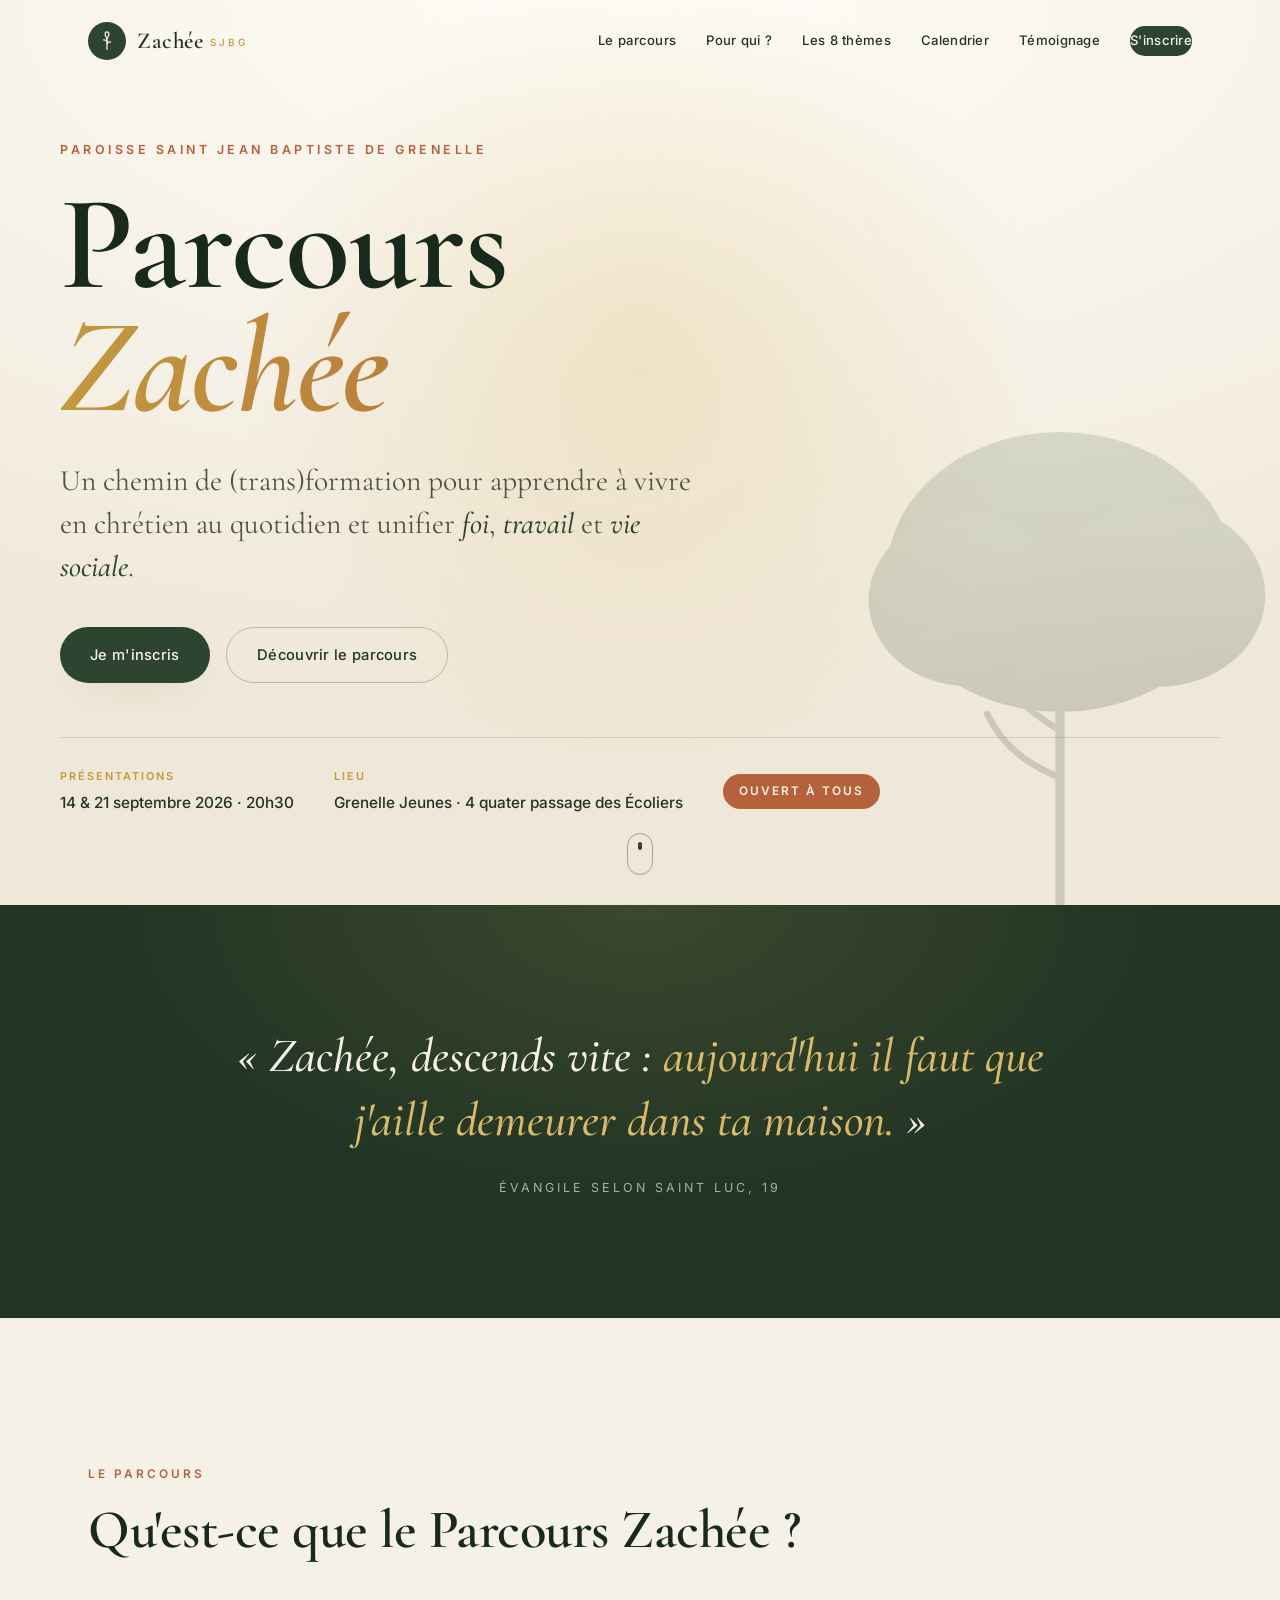
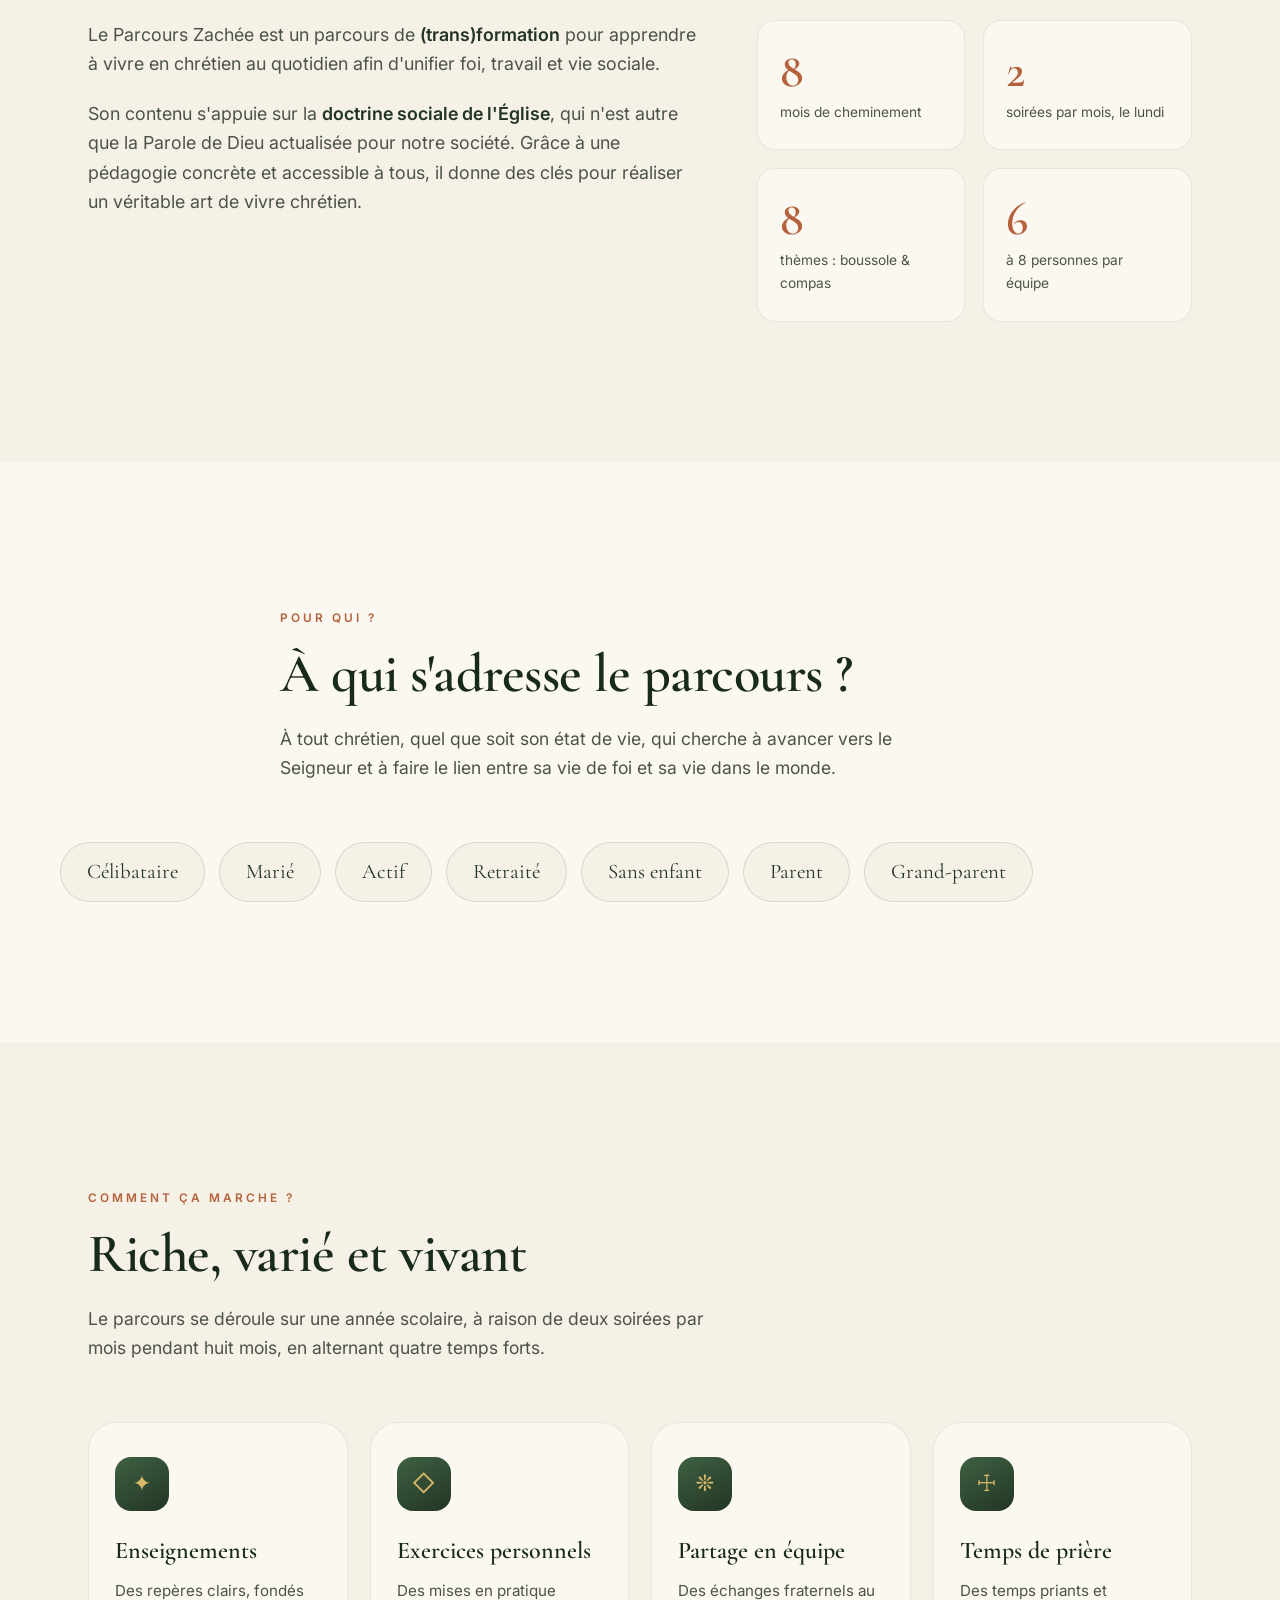
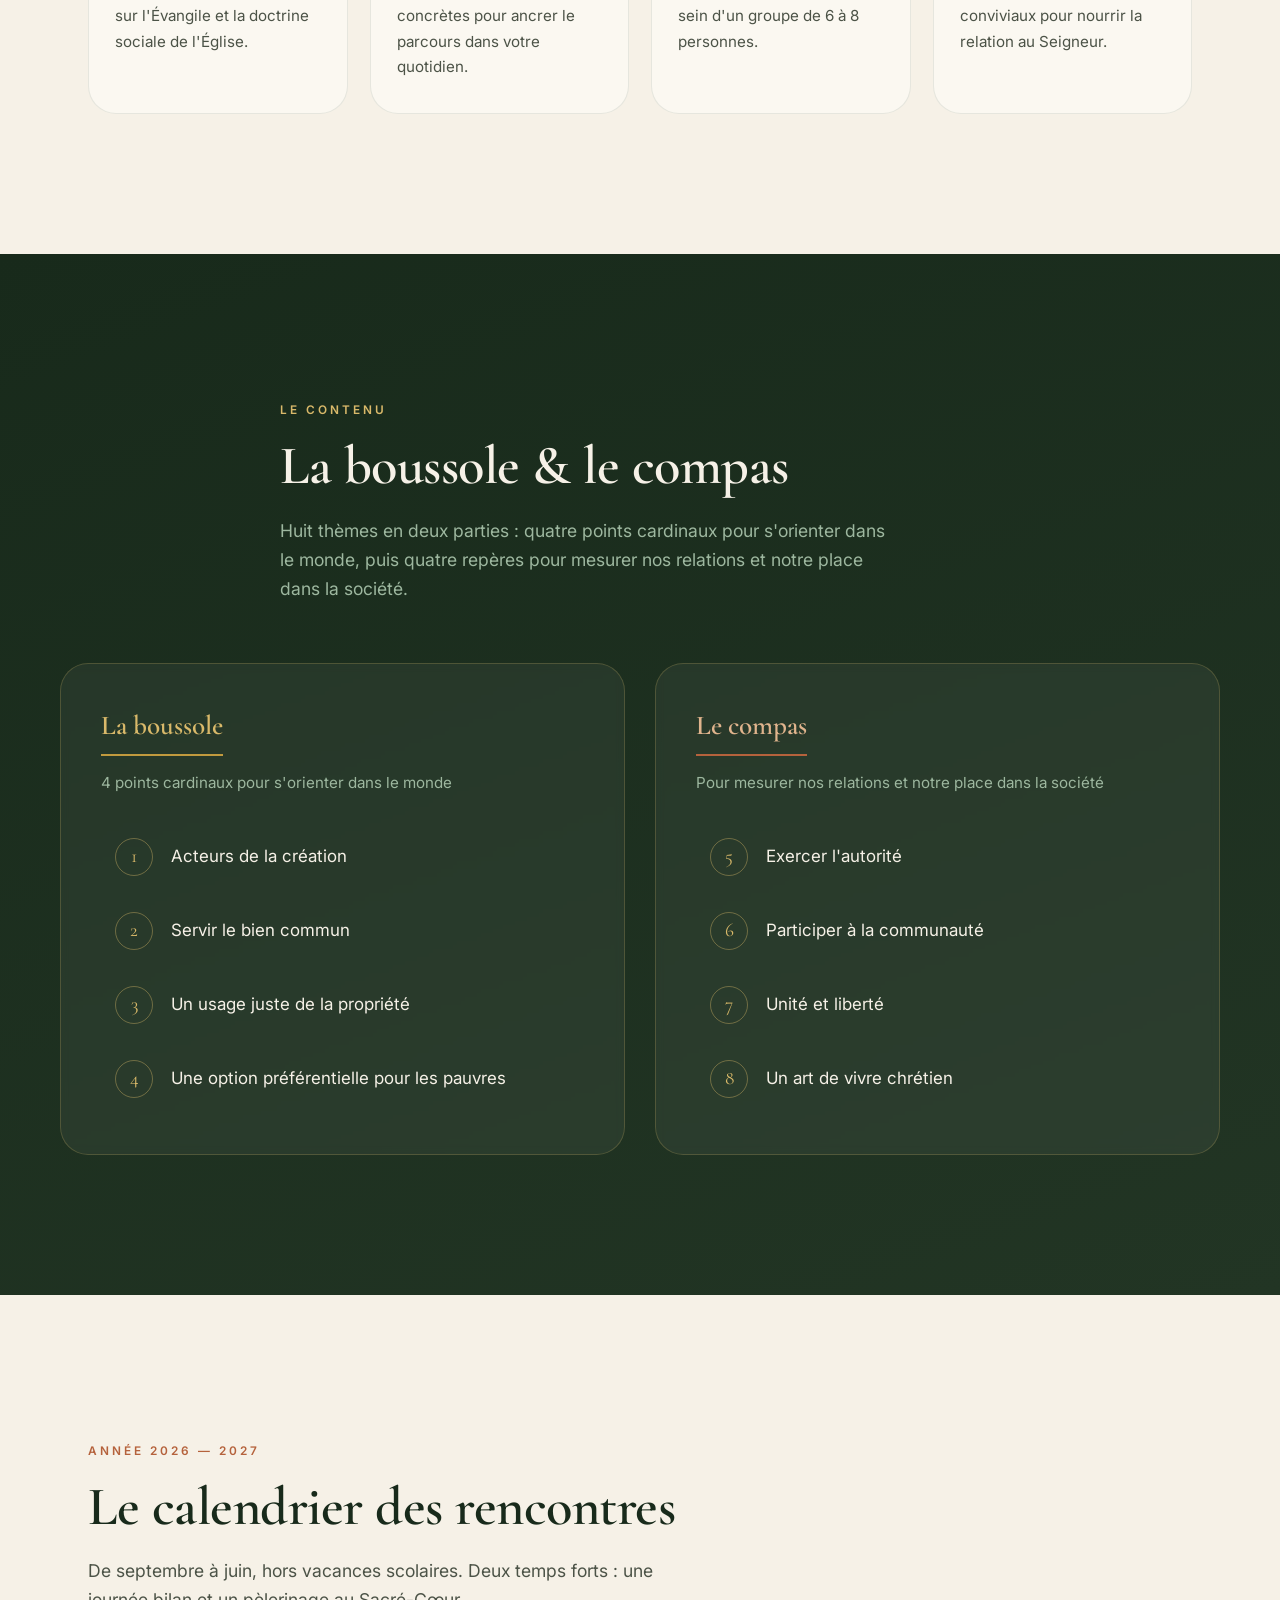
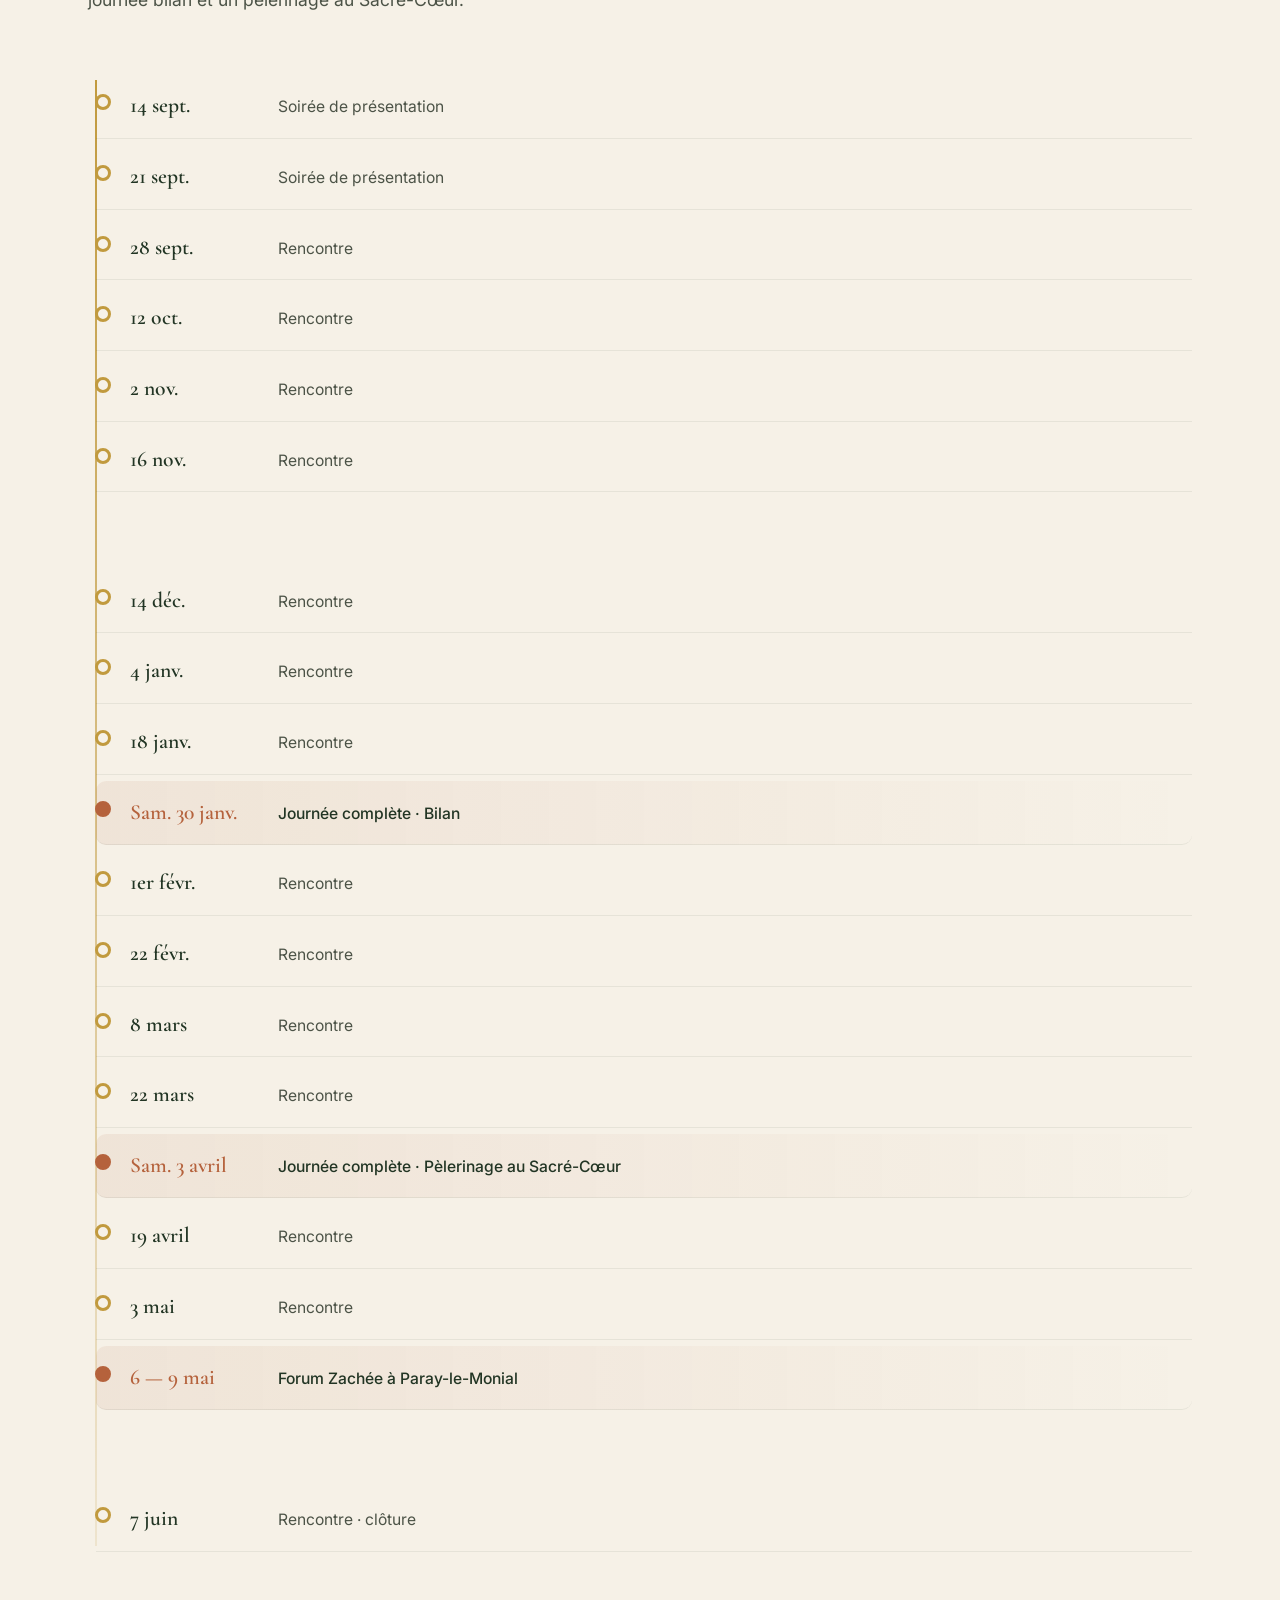
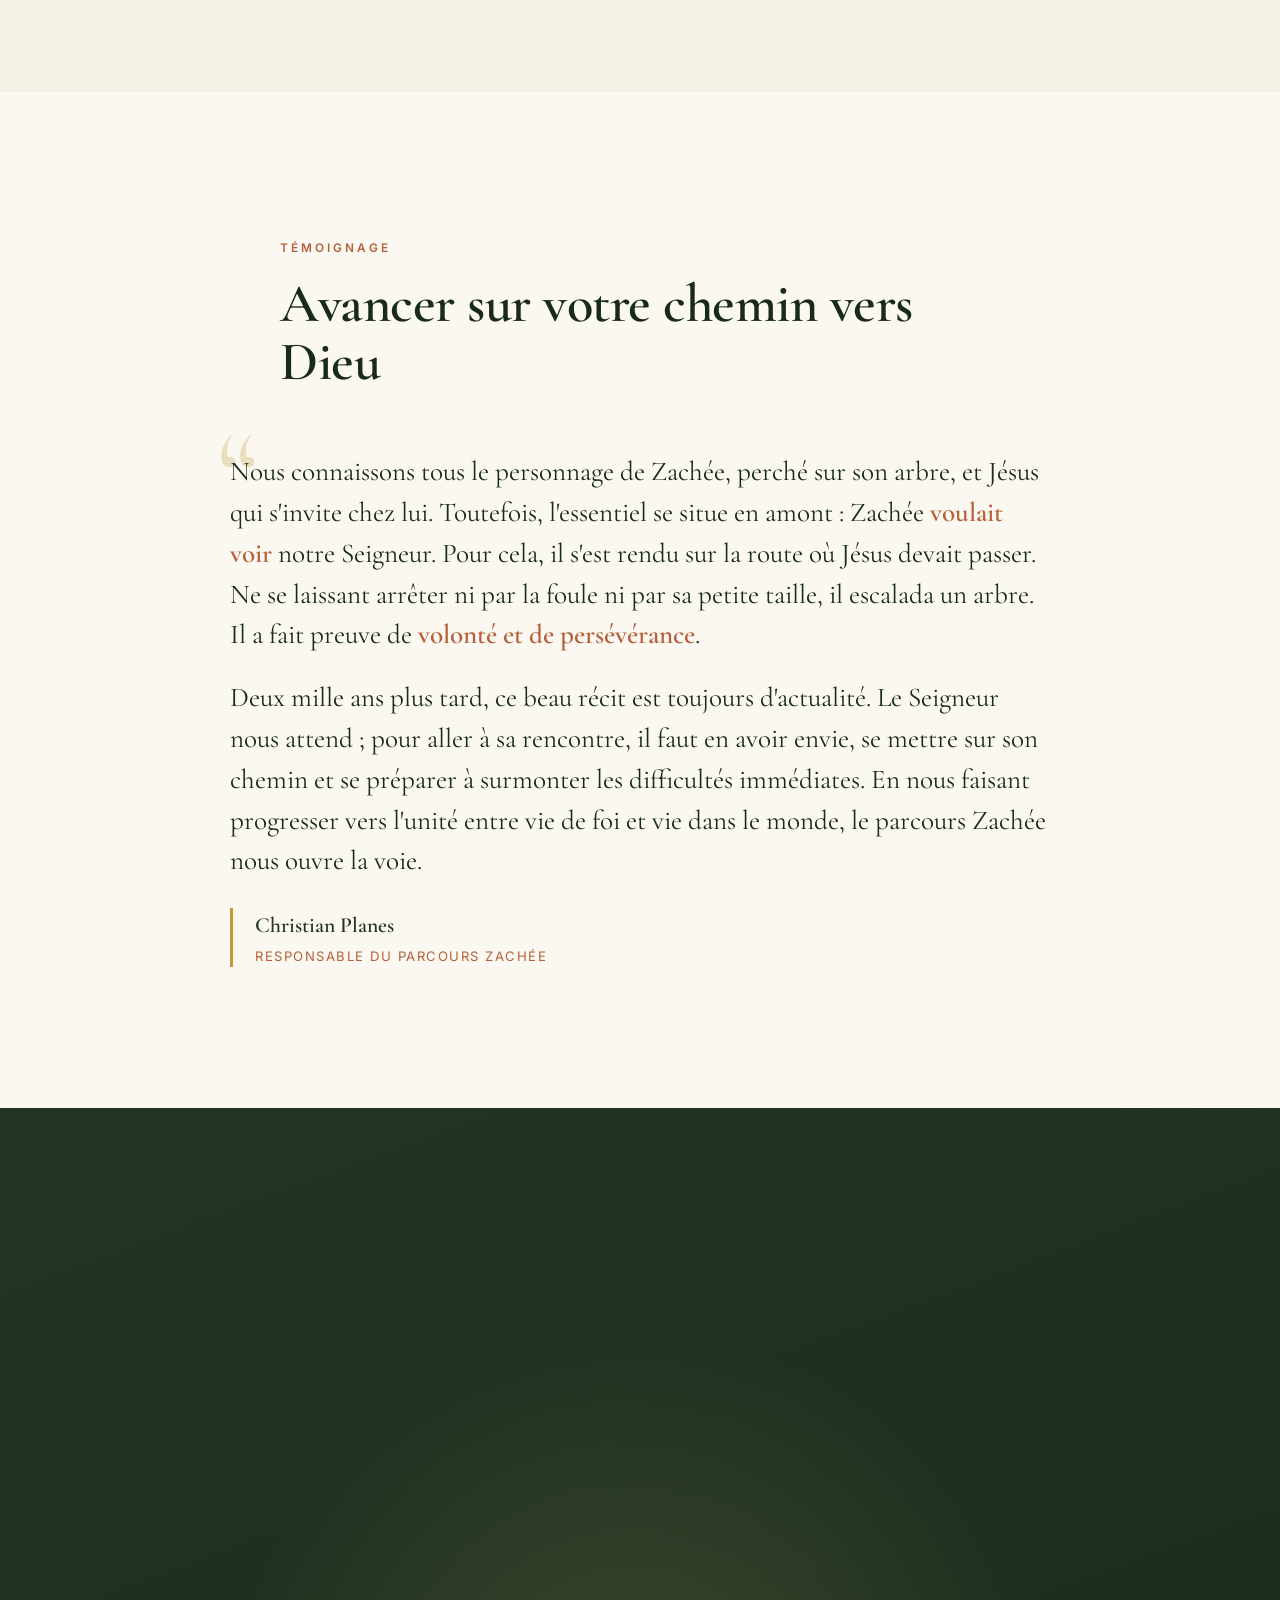
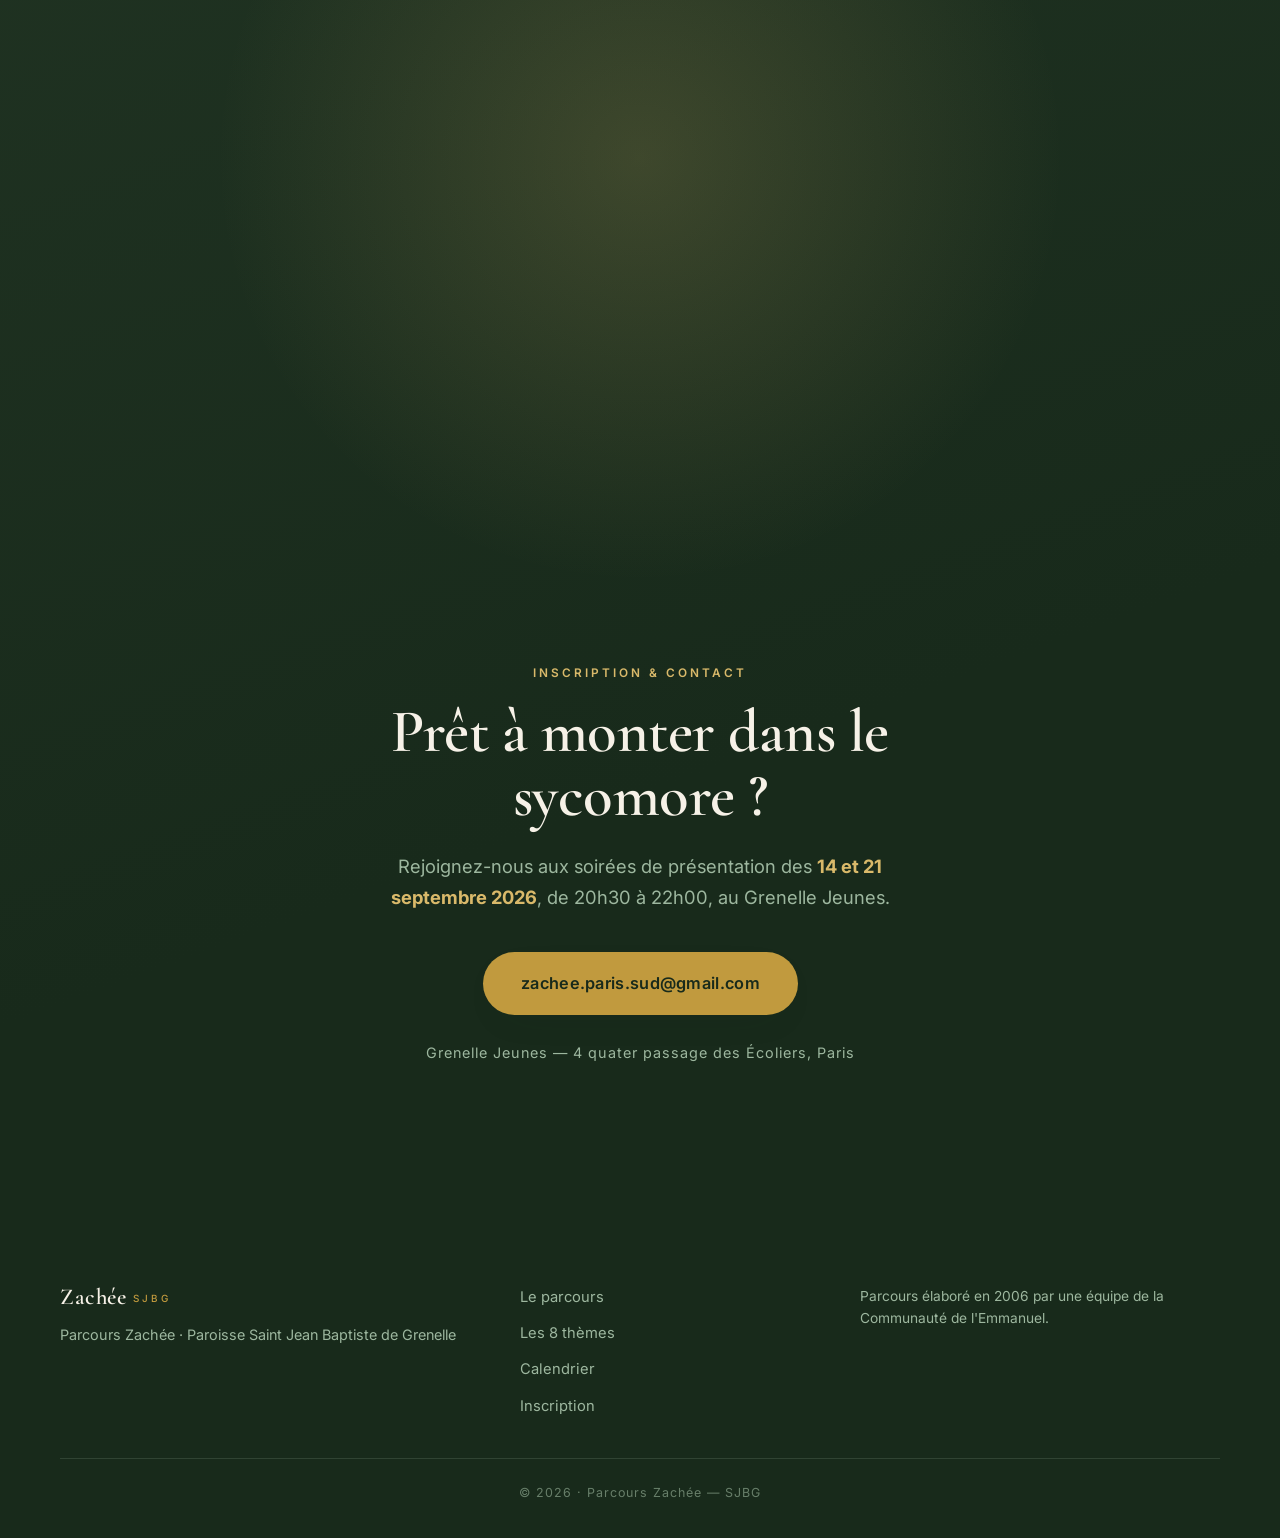
==== index.html @ 1080e877 "Site statique du Parcours Zachée — SJBG Site moderne et élégant (style 2026) présentant le Parcours " ====
<!DOCTYPE html>
<html lang="fr">
<head>
  <meta charset="UTF-8" />
  <meta name="viewport" content="width=device-width, initial-scale=1.0" />
  <title>Parcours Zachée — Saint Jean Baptiste de Grenelle</title>
  <meta name="description" content="Le Parcours Zachée : un chemin de (trans)formation pour unifier foi, travail et vie sociale. Paroisse Saint Jean Baptiste de Grenelle. Présentation les 14 et 21 septembre 2026." />
  <meta name="theme-color" content="#233524" />

  <meta property="og:title" content="Parcours Zachée — Saint Jean Baptiste de Grenelle" />
  <meta property="og:description" content="Apprendre à vivre en chrétien au quotidien pour unifier foi, travail et vie sociale." />
  <meta property="og:type" content="website" />

  <link rel="preconnect" href="https://fonts.googleapis.com" />
  <link rel="preconnect" href="https://fonts.gstatic.com" crossorigin />
  <link href="https://fonts.googleapis.com/css2?family=Cormorant+Garamond:ital,wght@0,400;0,500;0,600;0,700;1,400;1,500&family=Inter:wght@300;400;500;600&display=swap" rel="stylesheet" />

  <link rel="icon" href="assets/favicon.svg" type="image/svg+xml" />
  <link rel="stylesheet" href="css/styles.css" />
</head>
<body>
  <!-- Progress bar -->
  <div class="scroll-progress" id="scrollProgress" aria-hidden="true"></div>

  <!-- Navigation -->
  <header class="nav" id="nav">
    <div class="nav__inner">
      <a href="#accueil" class="nav__brand" aria-label="Parcours Zachée — accueil">
        <span class="nav__mark" aria-hidden="true">
          <svg viewBox="0 0 24 24" width="22" height="22" fill="none" stroke="currentColor" stroke-width="1.4" stroke-linecap="round" stroke-linejoin="round">
            <path d="M12 21V11" />
            <path d="M12 11c0-3 2-4 2-6.5C14 3 13 2 12 2S10 3 10 4.5C10 7 12 8 12 11Z" />
            <path d="M12 13c-.5-1.6-2-2.4-3.6-2.2M12 15c.6-1.6 2.2-2.3 3.8-1.9" />
          </svg>
        </span>
        <span class="nav__name">Zachée<em>SJBG</em></span>
      </a>

      <nav class="nav__links" id="navLinks" aria-label="Navigation principale">
        <a href="#presentation">Le parcours</a>
        <a href="#public">Pour qui&nbsp;?</a>
        <a href="#themes">Les 8 thèmes</a>
        <a href="#calendrier">Calendrier</a>
        <a href="#temoignage">Témoignage</a>
        <a href="#contact" class="nav__cta">S'inscrire</a>
      </nav>

      <button class="nav__burger" id="navBurger" aria-label="Ouvrir le menu" aria-expanded="false">
        <span></span><span></span><span></span>
      </button>
    </div>
  </header>

  <main>
    <!-- HERO -->
    <section class="hero" id="accueil">
      <div class="hero__bg" aria-hidden="true">
        <div class="hero__glow"></div>
        <svg class="hero__tree" viewBox="0 0 600 700" preserveAspectRatio="xMidYMax meet" aria-hidden="true">
          <defs>
            <linearGradient id="leafGrad" x1="0" y1="0" x2="0" y2="1">
              <stop offset="0" stop-color="#3f6142" />
              <stop offset="1" stop-color="#1f3322" />
            </linearGradient>
          </defs>
          <path class="tree-trunk" d="M300 700 L300 360" />
          <path class="tree-branch" d="M300 470 C250 440 220 400 205 360" />
          <path class="tree-branch" d="M300 440 C350 415 385 380 402 345" />
          <path class="tree-branch" d="M300 520 C260 505 235 480 222 452" />
          <ellipse class="tree-canopy" cx="300" cy="300" rx="185" ry="150" fill="url(#leafGrad)" />
          <ellipse class="tree-canopy tree-canopy--2" cx="200" cy="330" rx="105" ry="92" fill="url(#leafGrad)" />
          <ellipse class="tree-canopy tree-canopy--3" cx="405" cy="325" rx="115" ry="98" fill="url(#leafGrad)" />
        </svg>
      </div>

      <div class="hero__content">
        <p class="hero__eyebrow reveal">Paroisse Saint Jean Baptiste de Grenelle</p>
        <h1 class="hero__title">
          <span class="reveal" style="--d:.05s">Parcours</span>
          <span class="hero__title-em reveal" style="--d:.15s">Zachée</span>
        </h1>
        <p class="hero__lead reveal" style="--d:.28s">
          Un chemin de (trans)formation pour apprendre à vivre en chrétien au quotidien
          et unifier <em>foi</em>, <em>travail</em> et <em>vie sociale</em>.
        </p>
        <div class="hero__actions reveal" style="--d:.4s">
          <a href="#contact" class="btn btn--primary">Je m'inscris</a>
          <a href="#presentation" class="btn btn--ghost">Découvrir le parcours</a>
        </div>
        <div class="hero__meta reveal" style="--d:.52s">
          <div class="hero__meta-item">
            <span class="hero__meta-k">Présentations</span>
            <span class="hero__meta-v">14 &amp; 21 septembre 2026 · 20h30</span>
          </div>
          <div class="hero__meta-item">
            <span class="hero__meta-k">Lieu</span>
            <span class="hero__meta-v">Grenelle Jeunes · 4 quater passage des Écoliers</span>
          </div>
          <div class="hero__meta-item hero__meta-item--tag">
            <span class="hero__tag">Ouvert à tous</span>
          </div>
        </div>
      </div>

      <a href="#presentation" class="hero__scroll" aria-label="Défiler">
        <span></span>
      </a>
    </section>

    <!-- VERSET -->
    <section class="verse" aria-label="Évangile">
      <div class="verse__inner">
        <p class="verse__text reveal">
          «&nbsp;Zachée, descends vite&nbsp;: <span>aujourd'hui il faut que j'aille demeurer dans ta maison.</span>&nbsp;»
        </p>
        <p class="verse__ref reveal" style="--d:.15s">Évangile selon saint Luc, 19</p>
      </div>
    </section>

    <!-- PRESENTATION -->
    <section class="section" id="presentation">
      <div class="section__head">
        <span class="kicker reveal">Le parcours</span>
        <h2 class="reveal" style="--d:.08s">Qu'est-ce que le Parcours Zachée&nbsp;?</h2>
      </div>
      <div class="prose-grid">
        <div class="prose reveal">
          <p>
            Le Parcours Zachée est un parcours de <strong>(trans)formation</strong> pour apprendre
            à vivre en chrétien au quotidien afin d'unifier foi, travail et vie sociale.
          </p>
          <p>
            Son contenu s'appuie sur la <strong>doctrine sociale de l'Église</strong>, qui n'est
            autre que la Parole de Dieu actualisée pour notre société. Grâce à une pédagogie
            concrète et accessible à tous, il donne des clés pour réaliser un véritable
            art de vivre chrétien.
          </p>
        </div>
        <aside class="facts reveal" style="--d:.12s">
          <div class="fact">
            <span class="fact__num" data-count="8">8</span>
            <span class="fact__label">mois de cheminement</span>
          </div>
          <div class="fact">
            <span class="fact__num" data-count="2">2</span>
            <span class="fact__label">soirées par mois, le lundi</span>
          </div>
          <div class="fact">
            <span class="fact__num" data-count="8">8</span>
            <span class="fact__label">thèmes : boussole &amp; compas</span>
          </div>
          <div class="fact">
            <span class="fact__num" data-count="6">6</span>
            <span class="fact__label">à 8 personnes par équipe</span>
          </div>
        </aside>
      </div>
    </section>

    <!-- PUBLIC -->
    <section class="section section--tint" id="public">
      <div class="section__head">
        <span class="kicker reveal">Pour qui&nbsp;?</span>
        <h2 class="reveal" style="--d:.08s">À qui s'adresse le parcours&nbsp;?</h2>
        <p class="section__intro reveal" style="--d:.14s">
          À tout chrétien, quel que soit son état de vie, qui cherche à avancer vers le Seigneur
          et à faire le lien entre sa vie de foi et sa vie dans le monde.
        </p>
      </div>
      <ul class="chips">
        <li class="chip reveal">Célibataire</li>
        <li class="chip reveal" style="--d:.04s">Marié</li>
        <li class="chip reveal" style="--d:.08s">Actif</li>
        <li class="chip reveal" style="--d:.12s">Retraité</li>
        <li class="chip reveal" style="--d:.16s">Sans enfant</li>
        <li class="chip reveal" style="--d:.2s">Parent</li>
        <li class="chip reveal" style="--d:.24s">Grand-parent</li>
      </ul>
    </section>

    <!-- FONCTIONNEMENT -->
    <section class="section" id="fonctionnement">
      <div class="section__head">
        <span class="kicker reveal">Comment ça marche&nbsp;?</span>
        <h2 class="reveal" style="--d:.08s">Riche, varié et vivant</h2>
        <p class="section__intro reveal" style="--d:.14s">
          Le parcours se déroule sur une année scolaire, à raison de deux soirées par mois
          pendant huit mois, en alternant quatre temps forts.
        </p>
      </div>
      <div class="pillars">
        <article class="pillar reveal">
          <span class="pillar__ic">✦</span>
          <h3>Enseignements</h3>
          <p>Des repères clairs, fondés sur l'Évangile et la doctrine sociale de l'Église.</p>
        </article>
        <article class="pillar reveal" style="--d:.08s">
          <span class="pillar__ic">◇</span>
          <h3>Exercices personnels</h3>
          <p>Des mises en pratique concrètes pour ancrer le parcours dans votre quotidien.</p>
        </article>
        <article class="pillar reveal" style="--d:.16s">
          <span class="pillar__ic">❊</span>
          <h3>Partage en équipe</h3>
          <p>Des échanges fraternels au sein d'un groupe de 6 à 8 personnes.</p>
        </article>
        <article class="pillar reveal" style="--d:.24s">
          <span class="pillar__ic">☩</span>
          <h3>Temps de prière</h3>
          <p>Des temps priants et conviviaux pour nourrir la relation au Seigneur.</p>
        </article>
      </div>
    </section>

    <!-- THEMES : boussole & compas -->
    <section class="section section--dark" id="themes">
      <div class="section__head">
        <span class="kicker kicker--light reveal">Le contenu</span>
        <h2 class="reveal" style="--d:.08s">La boussole &amp; le compas</h2>
        <p class="section__intro section__intro--light reveal" style="--d:.14s">
          Huit thèmes en deux parties&nbsp;: quatre points cardinaux pour s'orienter dans le monde,
          puis quatre repères pour mesurer nos relations et notre place dans la société.
        </p>
      </div>

      <div class="instruments">
        <div class="instrument reveal">
          <div class="instrument__head">
            <span class="instrument__badge">La boussole</span>
            <p class="instrument__sub">4 points cardinaux pour s'orienter dans le monde</p>
          </div>
          <ol class="theme-list">
            <li class="theme"><span class="theme__no">1</span><span class="theme__t">Acteurs de la création</span></li>
            <li class="theme"><span class="theme__no">2</span><span class="theme__t">Servir le bien commun</span></li>
            <li class="theme"><span class="theme__no">3</span><span class="theme__t">Un usage juste de la propriété</span></li>
            <li class="theme"><span class="theme__no">4</span><span class="theme__t">Une option préférentielle pour les pauvres</span></li>
          </ol>
        </div>

        <div class="instrument reveal" style="--d:.12s">
          <div class="instrument__head">
            <span class="instrument__badge instrument__badge--alt">Le compas</span>
            <p class="instrument__sub">Pour mesurer nos relations et notre place dans la société</p>
          </div>
          <ol class="theme-list" start="5">
            <li class="theme"><span class="theme__no">5</span><span class="theme__t">Exercer l'autorité</span></li>
            <li class="theme"><span class="theme__no">6</span><span class="theme__t">Participer à la communauté</span></li>
            <li class="theme"><span class="theme__no">7</span><span class="theme__t">Unité et liberté</span></li>
            <li class="theme"><span class="theme__no">8</span><span class="theme__t">Un art de vivre chrétien</span></li>
          </ol>
        </div>
      </div>
    </section>

    <!-- CALENDRIER -->
    <section class="section" id="calendrier">
      <div class="section__head">
        <span class="kicker reveal">Année 2026 — 2027</span>
        <h2 class="reveal" style="--d:.08s">Le calendrier des rencontres</h2>
        <p class="section__intro reveal" style="--d:.14s">
          De septembre à juin, hors vacances scolaires. Deux temps forts&nbsp;: une journée bilan
          et un pèlerinage au Sacré-Cœur.
        </p>
      </div>

      <div class="timeline" id="timeline">
        <div class="timeline__line" aria-hidden="true"></div>
        <ol class="timeline__list">
          <li class="tl reveal"><span class="tl__dot"></span><time>14 sept.</time><p>Soirée de présentation</p></li>
          <li class="tl reveal"><span class="tl__dot"></span><time>21 sept.</time><p>Soirée de présentation</p></li>
          <li class="tl reveal"><span class="tl__dot"></span><time>28 sept.</time><p>Rencontre</p></li>
          <li class="tl reveal"><span class="tl__dot"></span><time>12 oct.</time><p>Rencontre</p></li>
          <li class="tl reveal"><span class="tl__dot"></span><time>2 nov.</time><p>Rencontre</p></li>
          <li class="tl reveal"><span class="tl__dot"></span><time>16 nov.</time><p>Rencontre</p></li>
          <li class="tl reveal"><span class="tl__dot"></span><time>30 nov.</time><p>Rencontre</p></li>
          <li class="tl reveal"><span class="tl__dot"></span><time>14 déc.</time><p>Rencontre</p></li>
          <li class="tl reveal"><span class="tl__dot"></span><time>4 janv.</time><p>Rencontre</p></li>
          <li class="tl reveal"><span class="tl__dot"></span><time>18 janv.</time><p>Rencontre</p></li>
          <li class="tl tl--highlight reveal"><span class="tl__dot"></span><time>Sam. 30 janv.</time><p>Journée complète · Bilan</p></li>
          <li class="tl reveal"><span class="tl__dot"></span><time>1er févr.</time><p>Rencontre</p></li>
          <li class="tl reveal"><span class="tl__dot"></span><time>22 févr.</time><p>Rencontre</p></li>
          <li class="tl reveal"><span class="tl__dot"></span><time>8 mars</time><p>Rencontre</p></li>
          <li class="tl reveal"><span class="tl__dot"></span><time>22 mars</time><p>Rencontre</p></li>
          <li class="tl tl--highlight reveal"><span class="tl__dot"></span><time>Sam. 3 avril</time><p>Journée complète · Pèlerinage au Sacré-Cœur</p></li>
          <li class="tl reveal"><span class="tl__dot"></span><time>19 avril</time><p>Rencontre</p></li>
          <li class="tl reveal"><span class="tl__dot"></span><time>3 mai</time><p>Rencontre</p></li>
          <li class="tl tl--highlight reveal"><span class="tl__dot"></span><time>6 — 9 mai</time><p>Forum Zachée à Paray-le-Monial</p></li>
          <li class="tl reveal"><span class="tl__dot"></span><time>24 mai</time><p>Rencontre</p></li>
          <li class="tl reveal"><span class="tl__dot"></span><time>7 juin</time><p>Rencontre · clôture</p></li>
        </ol>
      </div>
    </section>

    <!-- TEMOIGNAGE -->
    <section class="section section--tint" id="temoignage">
      <div class="section__head">
        <span class="kicker reveal">Témoignage</span>
        <h2 class="reveal" style="--d:.08s">Avancer sur votre chemin vers Dieu</h2>
      </div>
      <figure class="testimony reveal">
        <blockquote class="testimony__body">
          <p>
            Nous connaissons tous le personnage de Zachée, perché sur son arbre, et Jésus
            qui s'invite chez lui. Toutefois, l'essentiel se situe en amont&nbsp;: Zachée
            <strong>voulait voir</strong> notre Seigneur. Pour cela, il s'est rendu sur la route
            où Jésus devait passer. Ne se laissant arrêter ni par la foule ni par sa petite
            taille, il escalada un arbre. Il a fait preuve de <strong>volonté et de persévérance</strong>.
          </p>
          <p>
            Deux mille ans plus tard, ce beau récit est toujours d'actualité. Le Seigneur nous
            attend&nbsp;; pour aller à sa rencontre, il faut en avoir envie, se mettre sur son
            chemin et se préparer à surmonter les difficultés immédiates. En nous faisant
            progresser vers l'unité entre vie de foi et vie dans le monde, le parcours Zachée
            nous ouvre la voie.
          </p>
        </blockquote>
        <figcaption class="testimony__by">
          <span class="testimony__name">Christian Planes</span>
          <span class="testimony__role">Responsable du Parcours Zachée</span>
        </figcaption>
      </figure>
    </section>

    <!-- CONTACT -->
    <section class="section section--cta" id="contact">
      <div class="cta">
        <div class="cta__glow" aria-hidden="true"></div>
        <span class="kicker kicker--light reveal">Inscription &amp; contact</span>
        <h2 class="reveal" style="--d:.08s">Prêt à monter dans le sycomore&nbsp;?</h2>
        <p class="cta__lead reveal" style="--d:.14s">
          Rejoignez-nous aux soirées de présentation des <strong>14 et 21 septembre 2026</strong>,
          de 20h30 à 22h00, au Grenelle Jeunes.
        </p>
        <div class="cta__actions reveal" style="--d:.2s">
          <a href="mailto:zachee.paris.sud@gmail.com?subject=Inscription%20Parcours%20Zach%C3%A9e%20SJBG" class="btn btn--primary btn--lg">
            zachee.paris.sud@gmail.com
          </a>
        </div>
        <p class="cta__place reveal" style="--d:.26s">
          Grenelle Jeunes — 4 quater passage des Écoliers, Paris
        </p>
      </div>
    </section>
  </main>

  <footer class="footer">
    <div class="footer__inner">
      <div class="footer__brand">
        <span class="nav__name">Zachée<em>SJBG</em></span>
        <p>Parcours Zachée · Paroisse Saint Jean Baptiste de Grenelle</p>
      </div>
      <nav class="footer__nav" aria-label="Pied de page">
        <a href="#presentation">Le parcours</a>
        <a href="#themes">Les 8 thèmes</a>
        <a href="#calendrier">Calendrier</a>
        <a href="#contact">Inscription</a>
      </nav>
      <p class="footer__note">
        Parcours élaboré en 2006 par une équipe de la Communauté de l'Emmanuel.
      </p>
    </div>
    <p class="footer__copy">© 2026 · Parcours Zachée — SJBG</p>
  </footer>

  <script src="js/main.js"></script>
</body>
</html>
---- css/styles.css ----
/* =========================================================
   Parcours Zachée — Design System 2026
   Palette : sycomore (vert profond) · or lumière · crème · terracotta
   ========================================================= */

:root {
  --green-900: #182a1b;
  --green-800: #223524;
  --green-700: #2d4530;
  --green-600: #3f6142;
  --green-300: #9db79f;

  --cream: #f6f1e7;
  --cream-2: #efe7d7;
  --paper: #fbf8f1;
  --ink: #24281f;
  --ink-soft: #4c5347;

  --gold: #c19a3e;
  --gold-soft: #d9b96a;
  --terra: #b5623c;

  --radius: 18px;
  --radius-lg: 28px;
  --maxw: 1160px;
  --shadow: 0 20px 60px -28px rgba(24, 42, 27, .35);
  --shadow-soft: 0 12px 40px -24px rgba(24, 42, 27, .3);

  --serif: "Cormorant Garamond", Georgia, serif;
  --sans: "Inter", system-ui, -apple-system, sans-serif;

  --ease: cubic-bezier(.22, 1, .36, 1);
}

* { box-sizing: border-box; margin: 0; padding: 0; }

html { scroll-behavior: smooth; }

body {
  font-family: var(--sans);
  background: var(--cream);
  color: var(--ink);
  line-height: 1.65;
  -webkit-font-smoothing: antialiased;
  overflow-x: hidden;
}

img, svg { display: block; max-width: 100%; }
a { color: inherit; text-decoration: none; }
em { font-style: italic; }

::selection { background: var(--gold-soft); color: var(--green-900); }

/* ---------- Scroll progress ---------- */
.scroll-progress {
  position: fixed;
  top: 0; left: 0;
  height: 3px;
  width: 0%;
  background: linear-gradient(90deg, var(--gold), var(--terra));
  z-index: 200;
  transition: width .1s linear;
}

/* ---------- Navigation ---------- */
.nav {
  position: fixed;
  top: 0; left: 0; right: 0;
  z-index: 100;
  transition: background .4s var(--ease), box-shadow .4s var(--ease), padding .4s var(--ease);
  padding: 22px 0;
}
.nav.is-scrolled {
  background: rgba(246, 241, 231, .82);
  backdrop-filter: blur(14px);
  -webkit-backdrop-filter: blur(14px);
  box-shadow: 0 1px 0 rgba(45, 69, 48, .08);
  padding: 12px 0;
}
.nav__inner {
  max-width: var(--maxw);
  margin: 0 auto;
  padding: 0 28px;
  display: flex;
  align-items: center;
  justify-content: space-between;
}
.nav__brand { display: flex; align-items: center; gap: 11px; }
.nav__mark {
  width: 38px; height: 38px;
  display: grid; place-items: center;
  border-radius: 50%;
  color: var(--cream);
  background: var(--green-700);
  transition: transform .5s var(--ease), background .4s var(--ease);
}
.nav__brand:hover .nav__mark { transform: rotate(-8deg) scale(1.06); background: var(--green-600); }
.nav__name {
  font-family: var(--serif);
  font-weight: 600;
  font-size: 1.42rem;
  letter-spacing: .5px;
  color: var(--green-800);
  line-height: 1;
}
.nav__name em {
  font-style: normal;
  font-family: var(--sans);
  font-weight: 500;
  font-size: .62rem;
  letter-spacing: 3px;
  text-transform: uppercase;
  color: var(--gold);
  margin-left: 7px;
  vertical-align: middle;
}
.nav.is-scrolled .nav__name { color: var(--green-800); }

.nav__links { display: flex; align-items: center; gap: 30px; }
.nav__links a {
  font-size: .82rem;
  font-weight: 500;
  letter-spacing: .3px;
  color: var(--green-800);
  position: relative;
  padding: 4px 0;
  transition: color .3s;
}
.nav__links a:not(.nav__cta)::after {
  content: "";
  position: absolute;
  left: 0; bottom: -2px;
  width: 0; height: 1.5px;
  background: var(--gold);
  transition: width .35s var(--ease);
}
.nav__links a:not(.nav__cta):hover::after { width: 100%; }
.nav__links a:not(.nav__cta):hover { color: var(--terra); }

.nav__cta {
  background: var(--green-700);
  color: var(--cream) !important;
  padding: 10px 20px;
  border-radius: 999px;
  transition: transform .3s var(--ease), background .3s;
}
.nav__cta:hover { background: var(--green-800); transform: translateY(-2px); }

.nav__burger {
  display: none;
  flex-direction: column;
  gap: 5px;
  background: none; border: none; cursor: pointer;
  padding: 6px;
}
.nav__burger span {
  width: 26px; height: 2px;
  background: var(--green-800);
  border-radius: 2px;
  transition: transform .4s var(--ease), opacity .3s;
}
.nav__burger.is-open span:nth-child(1) { transform: translateY(7px) rotate(45deg); }
.nav__burger.is-open span:nth-child(2) { opacity: 0; }
.nav__burger.is-open span:nth-child(3) { transform: translateY(-7px) rotate(-45deg); }

/* ---------- Buttons ---------- */
.btn {
  display: inline-flex;
  align-items: center;
  justify-content: center;
  font-weight: 500;
  font-size: .92rem;
  letter-spacing: .3px;
  padding: 15px 30px;
  border-radius: 999px;
  transition: transform .4s var(--ease), box-shadow .4s var(--ease), background .3s;
  will-change: transform;
}
.btn--primary {
  background: var(--green-700);
  color: var(--cream);
  box-shadow: var(--shadow-soft);
}
.btn--primary:hover { transform: translateY(-3px); background: var(--green-800); box-shadow: 0 22px 44px -20px rgba(24,42,27,.55); }
.btn--ghost {
  border: 1.5px solid rgba(45, 69, 48, .28);
  color: var(--green-800);
}
.btn--ghost:hover { border-color: var(--green-700); transform: translateY(-3px); background: rgba(45,69,48,.05); }
.btn--lg { font-size: 1.02rem; padding: 18px 38px; }

/* ---------- Hero ---------- */
.hero {
  position: relative;
  min-height: 100vh;
  display: flex;
  flex-direction: column;
  justify-content: center;
  padding: 140px 28px 90px;
  overflow: hidden;
  background:
    radial-gradient(120% 80% at 50% 0%, #fefcf7 0%, var(--cream) 55%, var(--cream-2) 100%);
}
.hero__bg { position: absolute; inset: 0; z-index: 0; }
.hero__glow {
  position: absolute;
  top: -10%; left: 50%;
  transform: translateX(-50%);
  width: 70vw; height: 70vw;
  max-width: 900px; max-height: 900px;
  background: radial-gradient(circle, rgba(217,185,106,.28) 0%, rgba(217,185,106,0) 62%);
  filter: blur(10px);
  animation: pulse 9s ease-in-out infinite;
}
@keyframes pulse {
  0%, 100% { opacity: .7; transform: translateX(-50%) scale(1); }
  50% { opacity: 1; transform: translateX(-50%) scale(1.08); }
}
.hero__tree {
  position: absolute;
  right: -60px; bottom: -40px;
  width: min(560px, 52vw);
  height: auto;
  opacity: .16;
}
.tree-trunk, .tree-branch {
  stroke: var(--green-800);
  fill: none;
  stroke-width: 10;
  stroke-linecap: round;
}
.tree-branch { stroke-width: 7; }
.tree-canopy { transform-origin: center; animation: sway 8s ease-in-out infinite; }
.tree-canopy--2 { animation-delay: -2s; }
.tree-canopy--3 { animation-delay: -4s; }
@keyframes sway {
  0%, 100% { transform: rotate(-1.5deg); }
  50% { transform: rotate(1.5deg); }
}

.hero__content {
  position: relative;
  z-index: 2;
  max-width: var(--maxw);
  margin: 0 auto;
  width: 100%;
}
.hero__eyebrow {
  font-size: .78rem;
  font-weight: 600;
  letter-spacing: 3.5px;
  text-transform: uppercase;
  color: var(--terra);
  margin-bottom: 22px;
}
.hero__title {
  font-family: var(--serif);
  font-weight: 600;
  line-height: .92;
  color: var(--green-900);
  font-size: clamp(3.4rem, 12vw, 8.4rem);
  letter-spacing: -1px;
}
.hero__title span { display: block; }
.hero__title-em {
  font-style: italic;
  color: transparent;
  background: linear-gradient(100deg, var(--gold) 0%, var(--terra) 60%, var(--green-600) 100%);
  -webkit-background-clip: text;
  background-clip: text;
}
.hero__lead {
  font-family: var(--serif);
  font-size: clamp(1.3rem, 2.6vw, 1.85rem);
  line-height: 1.45;
  color: var(--ink-soft);
  max-width: 640px;
  margin: 30px 0 38px;
}
.hero__lead em { color: var(--green-700); font-weight: 500; }
.hero__actions { display: flex; gap: 16px; flex-wrap: wrap; margin-bottom: 54px; }

.hero__meta {
  display: flex;
  gap: 40px;
  flex-wrap: wrap;
  align-items: center;
  padding-top: 30px;
  border-top: 1px solid rgba(45, 69, 48, .16);
}
.hero__meta-item { display: flex; flex-direction: column; gap: 4px; }
.hero__meta-k {
  font-size: .68rem; letter-spacing: 2px; text-transform: uppercase;
  color: var(--gold); font-weight: 600;
}
.hero__meta-v { font-size: .96rem; color: var(--green-800); font-weight: 500; }
.hero__tag {
  display: inline-block;
  font-size: .74rem; letter-spacing: 2px; text-transform: uppercase; font-weight: 600;
  color: var(--cream);
  background: var(--terra);
  padding: 8px 16px;
  border-radius: 999px;
}

.hero__scroll {
  position: absolute;
  bottom: 30px; left: 50%;
  transform: translateX(-50%);
  z-index: 2;
  width: 26px; height: 42px;
  border: 1.5px solid rgba(45,69,48,.4);
  border-radius: 999px;
  display: grid; place-items: start center;
  padding-top: 8px;
}
.hero__scroll span {
  width: 4px; height: 8px;
  border-radius: 4px;
  background: var(--green-700);
  animation: scrolldot 1.8s var(--ease) infinite;
}
@keyframes scrolldot {
  0% { transform: translateY(0); opacity: 0; }
  30% { opacity: 1; }
  100% { transform: translateY(16px); opacity: 0; }
}

/* ---------- Verse ---------- */
.verse {
  background: var(--green-800);
  color: var(--cream);
  padding: clamp(70px, 10vw, 120px) 28px;
  text-align: center;
  position: relative;
  overflow: hidden;
}
.verse::before {
  content: "";
  position: absolute; inset: 0;
  background: radial-gradient(70% 120% at 50% 0%, rgba(217,185,106,.14), transparent 60%);
}
.verse__inner { position: relative; max-width: 860px; margin: 0 auto; }
.verse__text {
  font-family: var(--serif);
  font-style: italic;
  font-size: clamp(1.6rem, 4.2vw, 3rem);
  line-height: 1.32;
  font-weight: 500;
}
.verse__text span { color: var(--gold-soft); }
.verse__ref {
  margin-top: 26px;
  font-size: .78rem; letter-spacing: 3px; text-transform: uppercase;
  color: var(--green-300);
}

/* ---------- Sections ---------- */
.section {
  padding: clamp(80px, 11vw, 150px) 28px;
  max-width: var(--maxw);
  margin: 0 auto;
}
.section--tint { max-width: none; background: var(--paper); }
.section--tint > * { max-width: var(--maxw); margin-left: auto; margin-right: auto; }
.section--dark {
  max-width: none;
  background: linear-gradient(160deg, var(--green-900), var(--green-800));
  color: var(--cream);
}
.section--dark > * { max-width: var(--maxw); margin-left: auto; margin-right: auto; }

.section__head { max-width: 720px; margin-bottom: 60px; }
.kicker {
  display: inline-block;
  font-size: .74rem; letter-spacing: 3px; text-transform: uppercase; font-weight: 600;
  color: var(--terra);
  margin-bottom: 16px;
}
.kicker--light { color: var(--gold-soft); }
.section__head h2 {
  font-family: var(--serif);
  font-weight: 600;
  font-size: clamp(2.1rem, 5vw, 3.4rem);
  line-height: 1.08;
  color: var(--green-900);
  letter-spacing: -.5px;
}
.section--dark .section__head h2 { color: var(--cream); }
.section__intro {
  margin-top: 20px;
  font-size: 1.1rem;
  color: var(--ink-soft);
  max-width: 620px;
}
.section__intro--light { color: var(--green-300); }

/* ---------- Presentation prose + facts ---------- */
.prose-grid {
  display: grid;
  grid-template-columns: 1.4fr 1fr;
  gap: 60px;
  align-items: start;
}
.prose p {
  font-size: 1.12rem;
  color: var(--ink-soft);
  margin-bottom: 20px;
}
.prose strong { color: var(--green-800); font-weight: 600; }

.facts {
  display: grid;
  grid-template-columns: 1fr 1fr;
  gap: 18px;
}
.fact {
  background: var(--paper);
  border: 1px solid rgba(45,69,48,.1);
  border-radius: var(--radius);
  padding: 26px 22px;
  transition: transform .4s var(--ease), box-shadow .4s var(--ease);
}
.fact:hover { transform: translateY(-5px); box-shadow: var(--shadow-soft); }
.fact__num {
  display: block;
  font-family: var(--serif);
  font-size: 3rem;
  font-weight: 600;
  line-height: 1;
  color: var(--terra);
}
.fact__label { font-size: .86rem; color: var(--ink-soft); margin-top: 6px; display: block; }

/* ---------- Chips ---------- */
.chips { display: flex; flex-wrap: wrap; gap: 14px; }
.chip {
  list-style: none;
  font-family: var(--serif);
  font-size: 1.3rem;
  color: var(--green-800);
  background: var(--cream);
  border: 1px solid rgba(45,69,48,.14);
  padding: 12px 26px;
  border-radius: 999px;
  transition: transform .4s var(--ease), background .3s, color .3s;
}
.chip:hover { transform: translateY(-4px) rotate(-1deg); background: var(--green-700); color: var(--cream); }

/* ---------- Pillars ---------- */
.pillars {
  display: grid;
  grid-template-columns: repeat(4, 1fr);
  gap: 22px;
}
.pillar {
  background: var(--paper);
  border: 1px solid rgba(45,69,48,.1);
  border-radius: var(--radius-lg);
  padding: 34px 26px;
  transition: transform .45s var(--ease), box-shadow .45s var(--ease);
}
.pillar:hover { transform: translateY(-8px); box-shadow: var(--shadow); }
.pillar__ic {
  display: grid; place-items: center;
  width: 54px; height: 54px;
  border-radius: 16px;
  background: linear-gradient(150deg, var(--green-600), var(--green-800));
  color: var(--gold-soft);
  font-size: 1.4rem;
  margin-bottom: 20px;
}
.pillar h3 {
  font-family: var(--serif);
  font-size: 1.5rem;
  font-weight: 600;
  color: var(--green-900);
  margin-bottom: 8px;
}
.pillar p { font-size: .95rem; color: var(--ink-soft); }

/* ---------- Instruments (boussole/compas) ---------- */
.instruments {
  display: grid;
  grid-template-columns: 1fr 1fr;
  gap: 30px;
}
.instrument {
  background: rgba(255,255,255,.05);
  border: 1px solid rgba(217,185,106,.22);
  border-radius: var(--radius-lg);
  padding: 40px;
  backdrop-filter: blur(4px);
}
.instrument__head { margin-bottom: 26px; }
.instrument__badge {
  display: inline-block;
  font-family: var(--serif);
  font-size: 1.7rem;
  font-weight: 600;
  color: var(--gold-soft);
  padding-bottom: 6px;
  border-bottom: 2px solid var(--gold);
}
.instrument__badge--alt { color: #e0b48d; border-color: var(--terra); }
.instrument__sub { margin-top: 14px; color: var(--green-300); font-size: .95rem; }

.theme-list { list-style: none; display: flex; flex-direction: column; gap: 4px; }
.theme {
  display: flex;
  align-items: center;
  gap: 18px;
  padding: 16px 14px;
  border-radius: 12px;
  transition: background .3s, transform .3s var(--ease);
}
.theme:hover { background: rgba(217,185,106,.1); transform: translateX(6px); }
.theme__no {
  flex: none;
  width: 38px; height: 38px;
  display: grid; place-items: center;
  border-radius: 50%;
  border: 1px solid rgba(217,185,106,.4);
  font-family: var(--serif);
  font-size: 1.2rem;
  color: var(--gold-soft);
}
.theme__t { font-size: 1.06rem; color: var(--cream); font-weight: 400; }

/* ---------- Timeline ---------- */
.timeline { position: relative; padding-left: 8px; }
.timeline__line {
  position: absolute;
  left: 7px; top: 6px; bottom: 6px;
  width: 2px;
  background: linear-gradient(var(--gold), rgba(193,154,62,.15));
}
.timeline__list { list-style: none; display: flex; flex-direction: column; gap: 6px; }
.tl {
  position: relative;
  padding: 14px 0 14px 34px;
  display: flex;
  flex-wrap: wrap;
  align-items: baseline;
  gap: 4px 18px;
  border-bottom: 1px solid rgba(45,69,48,.08);
}
.tl__dot {
  position: absolute;
  left: -1px; top: 20px;
  width: 16px; height: 16px;
  border-radius: 50%;
  background: var(--cream);
  border: 3px solid var(--gold);
  transition: transform .4s var(--ease), background .3s;
}
.tl:hover .tl__dot { transform: scale(1.25); background: var(--gold); }
.tl time {
  font-family: var(--serif);
  font-size: 1.35rem;
  font-weight: 600;
  color: var(--green-800);
  min-width: 130px;
}
.tl p { font-size: .98rem; color: var(--ink-soft); }
.tl--highlight { background: linear-gradient(90deg, rgba(181,98,60,.09), transparent); border-radius: 10px; }
.tl--highlight time { color: var(--terra); }
.tl--highlight .tl__dot { border-color: var(--terra); background: var(--terra); }
.tl--highlight p { color: var(--green-800); font-weight: 500; }

/* ---------- Testimony ---------- */
.testimony {
  max-width: 820px;
  position: relative;
}
.testimony::before {
  content: "\201C";
  font-family: var(--serif);
  font-size: 8rem;
  line-height: 1;
  color: rgba(193,154,62,.28);
  position: absolute;
  top: -40px; left: -14px;
}
.testimony__body p {
  font-family: var(--serif);
  font-size: clamp(1.3rem, 2.6vw, 1.7rem);
  line-height: 1.5;
  color: var(--green-900);
  margin-bottom: 22px;
  position: relative;
}
.testimony__body strong { color: var(--terra); font-weight: 600; }
.testimony__by {
  display: flex; flex-direction: column; gap: 2px;
  margin-top: 26px; padding-left: 22px;
  border-left: 3px solid var(--gold);
}
.testimony__name { font-family: var(--serif); font-size: 1.35rem; font-weight: 600; color: var(--green-800); }
.testimony__role { font-size: .82rem; letter-spacing: 1.5px; text-transform: uppercase; color: var(--terra); }

/* ---------- CTA ---------- */
.section--cta { max-width: none; padding: 0; }
.cta {
  position: relative;
  overflow: hidden;
  text-align: center;
  background: linear-gradient(160deg, var(--green-800), var(--green-900) 70%);
  color: var(--cream);
  padding: clamp(80px, 12vw, 150px) 28px;
}
.cta__glow {
  position: absolute;
  bottom: -40%; left: 50%;
  transform: translateX(-50%);
  width: 90vw; height: 90vw;
  max-width: 1000px; max-height: 1000px;
  background: radial-gradient(circle, rgba(217,185,106,.18), transparent 60%);
}
.cta > * { position: relative; z-index: 1; }
.cta h2 {
  font-family: var(--serif);
  font-weight: 600;
  font-size: clamp(2.2rem, 5.5vw, 3.8rem);
  line-height: 1.05;
  max-width: 760px;
  margin: 0 auto;
  letter-spacing: -.5px;
}
.cta__lead {
  font-size: 1.15rem;
  color: var(--green-300);
  max-width: 560px;
  margin: 24px auto 40px;
}
.cta__lead strong { color: var(--gold-soft); }
.cta__actions { margin-bottom: 26px; }
.cta .btn--primary { background: var(--gold); color: var(--green-900); font-weight: 600; }
.cta .btn--primary:hover { background: var(--gold-soft); }
.cta__place { font-size: .9rem; letter-spacing: 1px; color: var(--green-300); }

/* ---------- Footer ---------- */
.footer {
  background: var(--green-900);
  color: var(--green-300);
  padding: 70px 28px 34px;
}
.footer__inner {
  max-width: var(--maxw);
  margin: 0 auto;
  display: grid;
  grid-template-columns: 1.4fr 1fr 1.2fr;
  gap: 40px;
  align-items: start;
  padding-bottom: 40px;
  border-bottom: 1px solid rgba(157,183,159,.18);
}
.footer__brand .nav__name { color: var(--cream); }
.footer__brand p { margin-top: 12px; font-size: .9rem; }
.footer__nav { display: flex; flex-direction: column; gap: 12px; }
.footer__nav a { font-size: .92rem; transition: color .3s; }
.footer__nav a:hover { color: var(--gold-soft); }
.footer__note { font-size: .86rem; line-height: 1.6; }
.footer__copy {
  max-width: var(--maxw);
  margin: 24px auto 0;
  font-size: .78rem;
  letter-spacing: 1px;
  text-align: center;
  color: rgba(157,183,159,.6);
}

/* ---------- Reveal animation ---------- */
.reveal {
  opacity: 0;
  transform: translateY(28px);
  transition: opacity .9s var(--ease), transform .9s var(--ease);
  transition-delay: var(--d, 0s);
}
.reveal.is-visible { opacity: 1; transform: none; }

/* ---------- Responsive ---------- */
@media (max-width: 900px) {
  .prose-grid { grid-template-columns: 1fr; gap: 40px; }
  .pillars { grid-template-columns: 1fr 1fr; }
  .instruments { grid-template-columns: 1fr; }
  .footer__inner { grid-template-columns: 1fr; gap: 30px; }
}

@media (max-width: 720px) {
  .nav__links {
    position: fixed;
    inset: 0 0 0 auto;
    width: min(80vw, 320px);
    flex-direction: column;
    align-items: flex-start;
    justify-content: center;
    gap: 26px;
    padding: 40px;
    background: var(--green-800);
    transform: translateX(100%);
    transition: transform .5s var(--ease);
    box-shadow: -20px 0 60px -20px rgba(0,0,0,.5);
  }
  .nav__links.is-open { transform: translateX(0); }
  .nav__links a { color: var(--cream); font-size: 1.05rem; }
  .nav__links a:not(.nav__cta):hover { color: var(--gold-soft); }
  .nav__cta { background: var(--gold); color: var(--green-900) !important; }
  .nav__burger { display: flex; z-index: 101; }
  .nav.is-scrolled .nav__burger span { background: var(--green-800); }

  .pillars { grid-template-columns: 1fr; }
  .facts { grid-template-columns: 1fr 1fr; }
  .hero__meta { gap: 26px; }
  .instrument { padding: 28px; }
  .tl time { min-width: 100px; font-size: 1.15rem; }
}

@media (prefers-reduced-motion: reduce) {
  * { animation: none !important; scroll-behavior: auto; }
  .reveal { opacity: 1; transform: none; transition: none; }
}
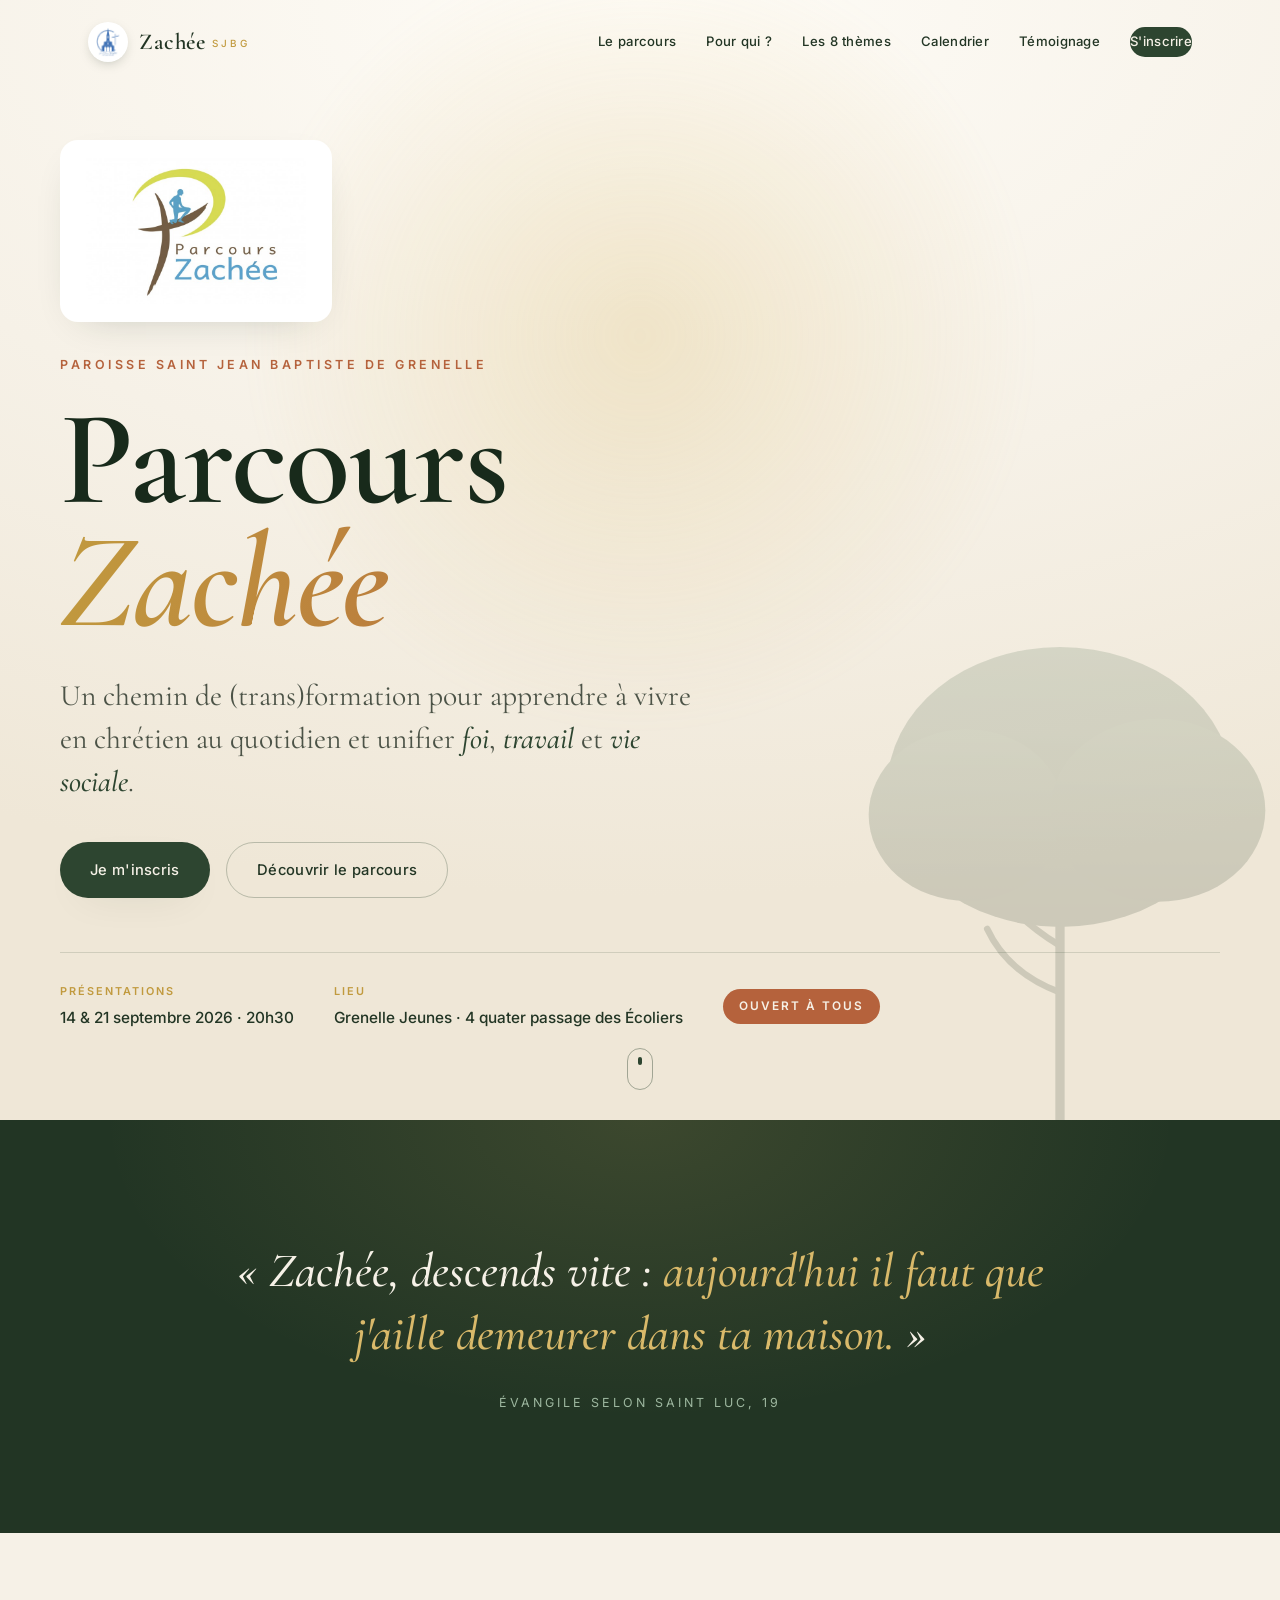
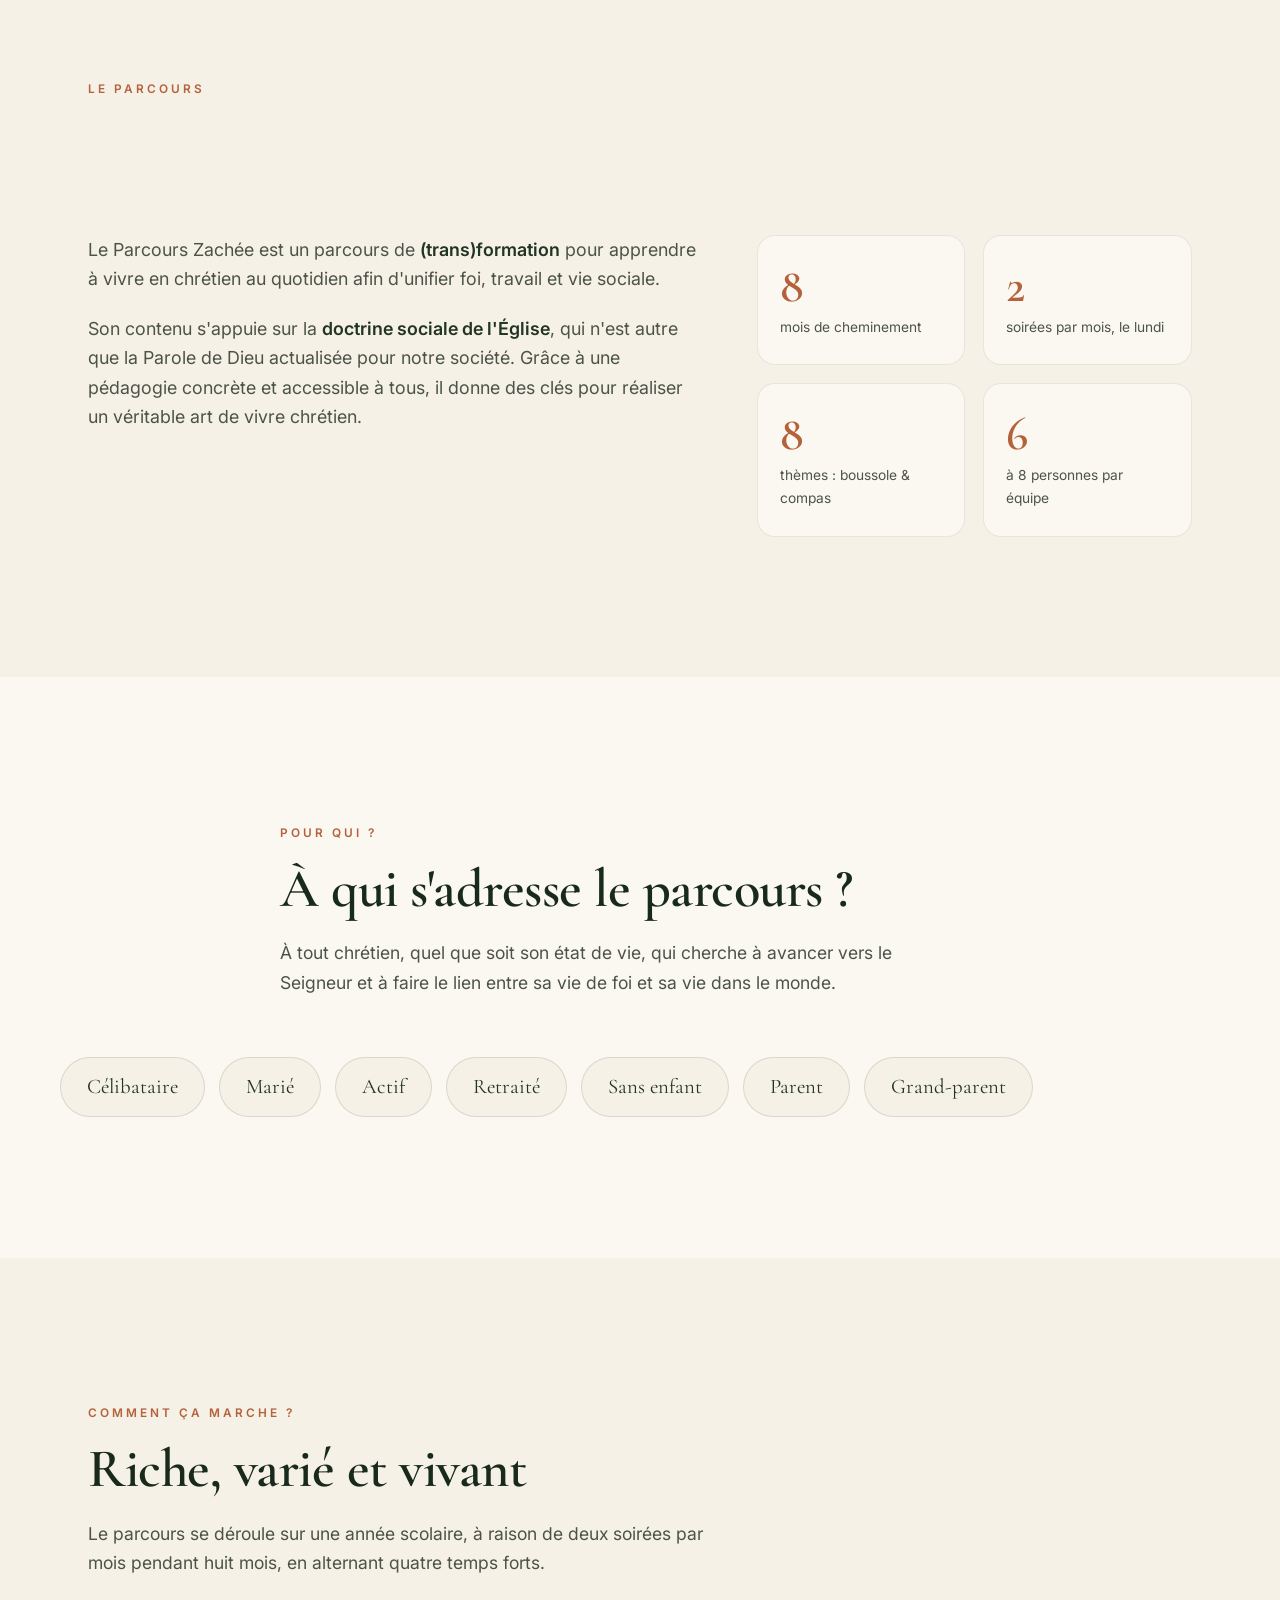
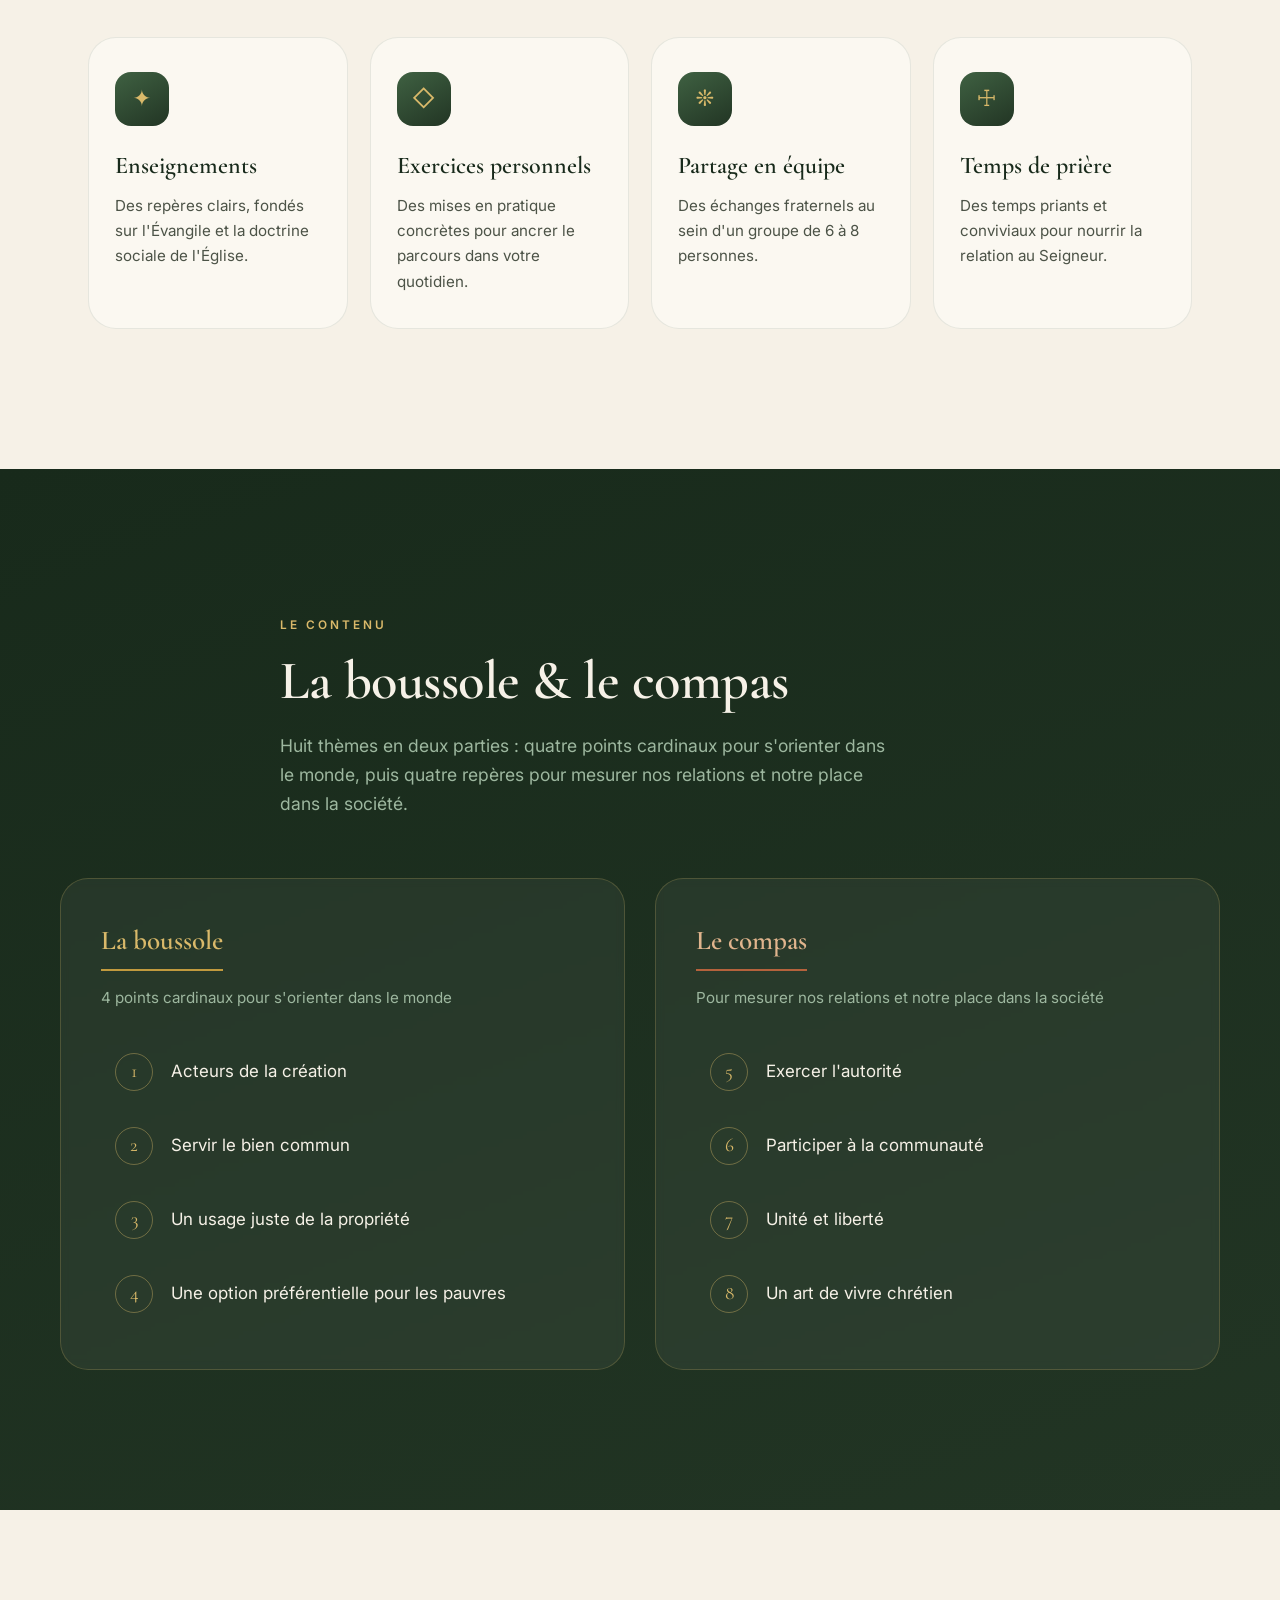
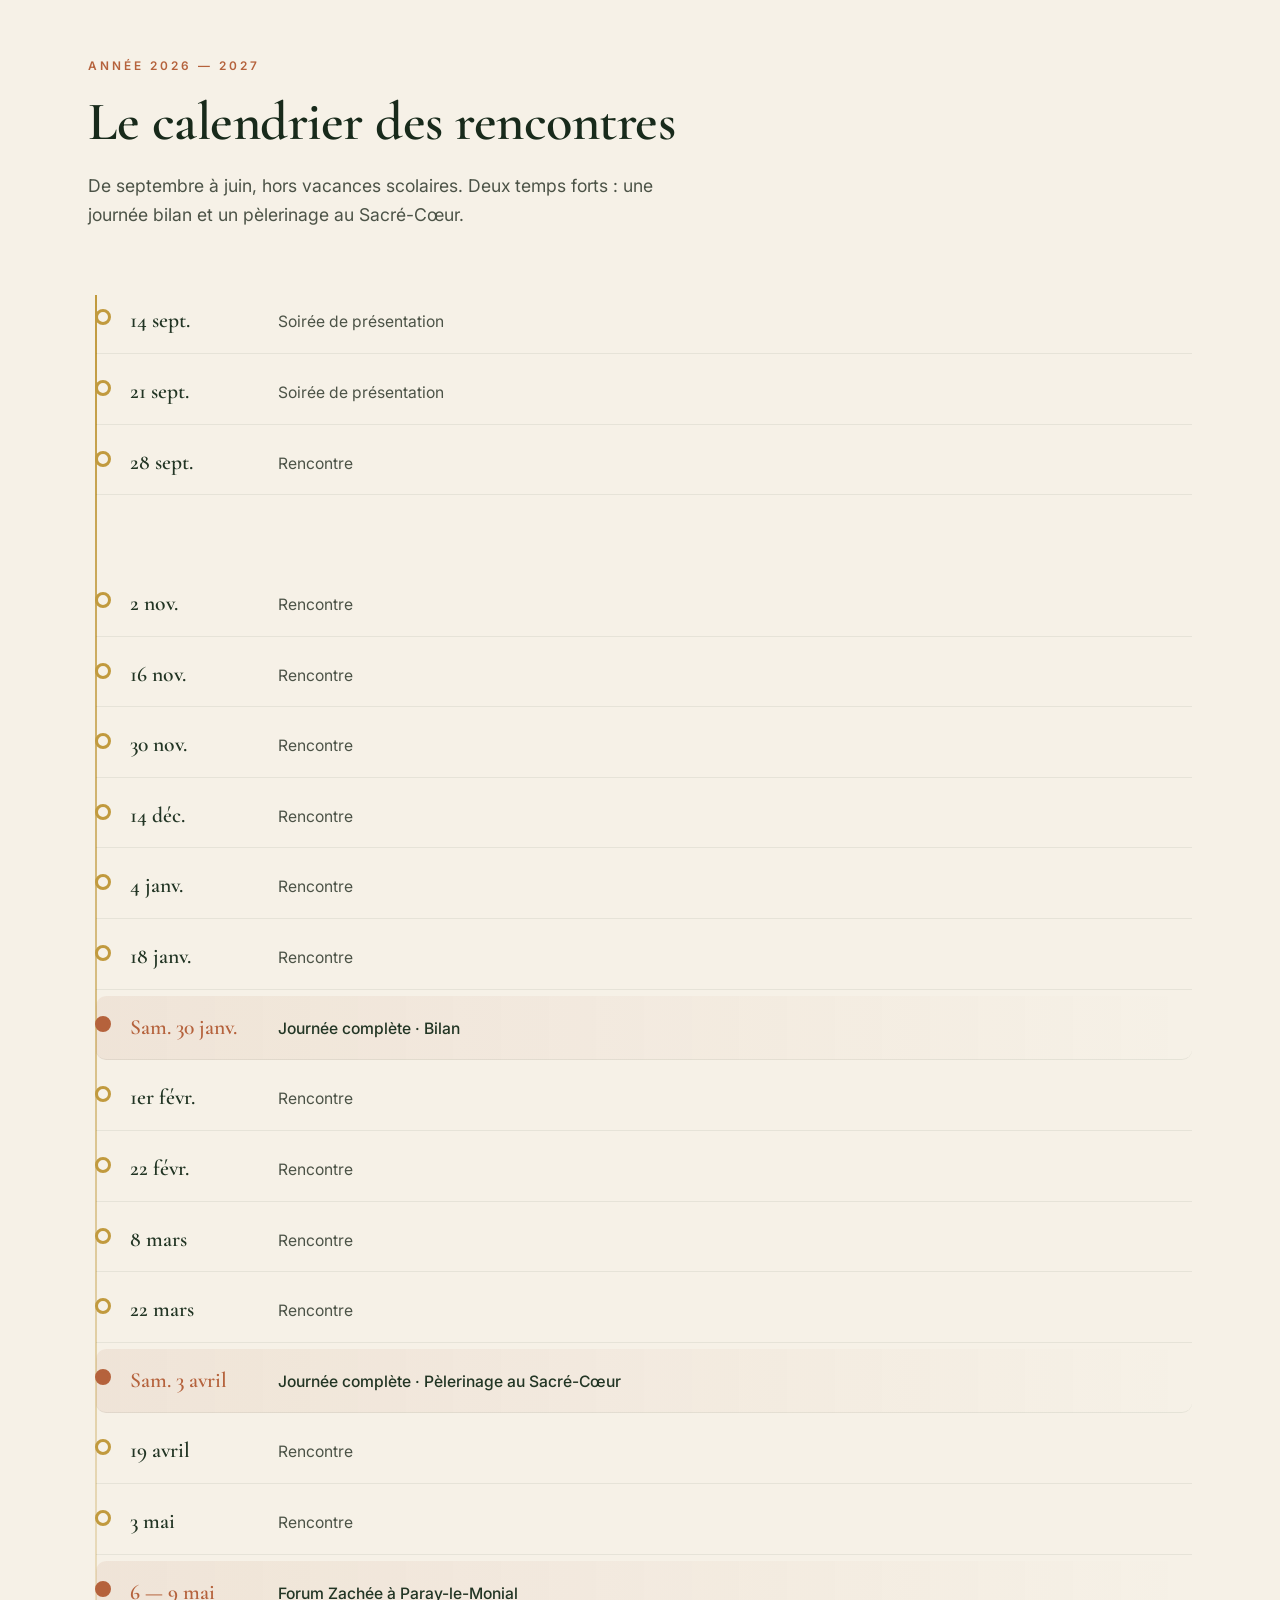
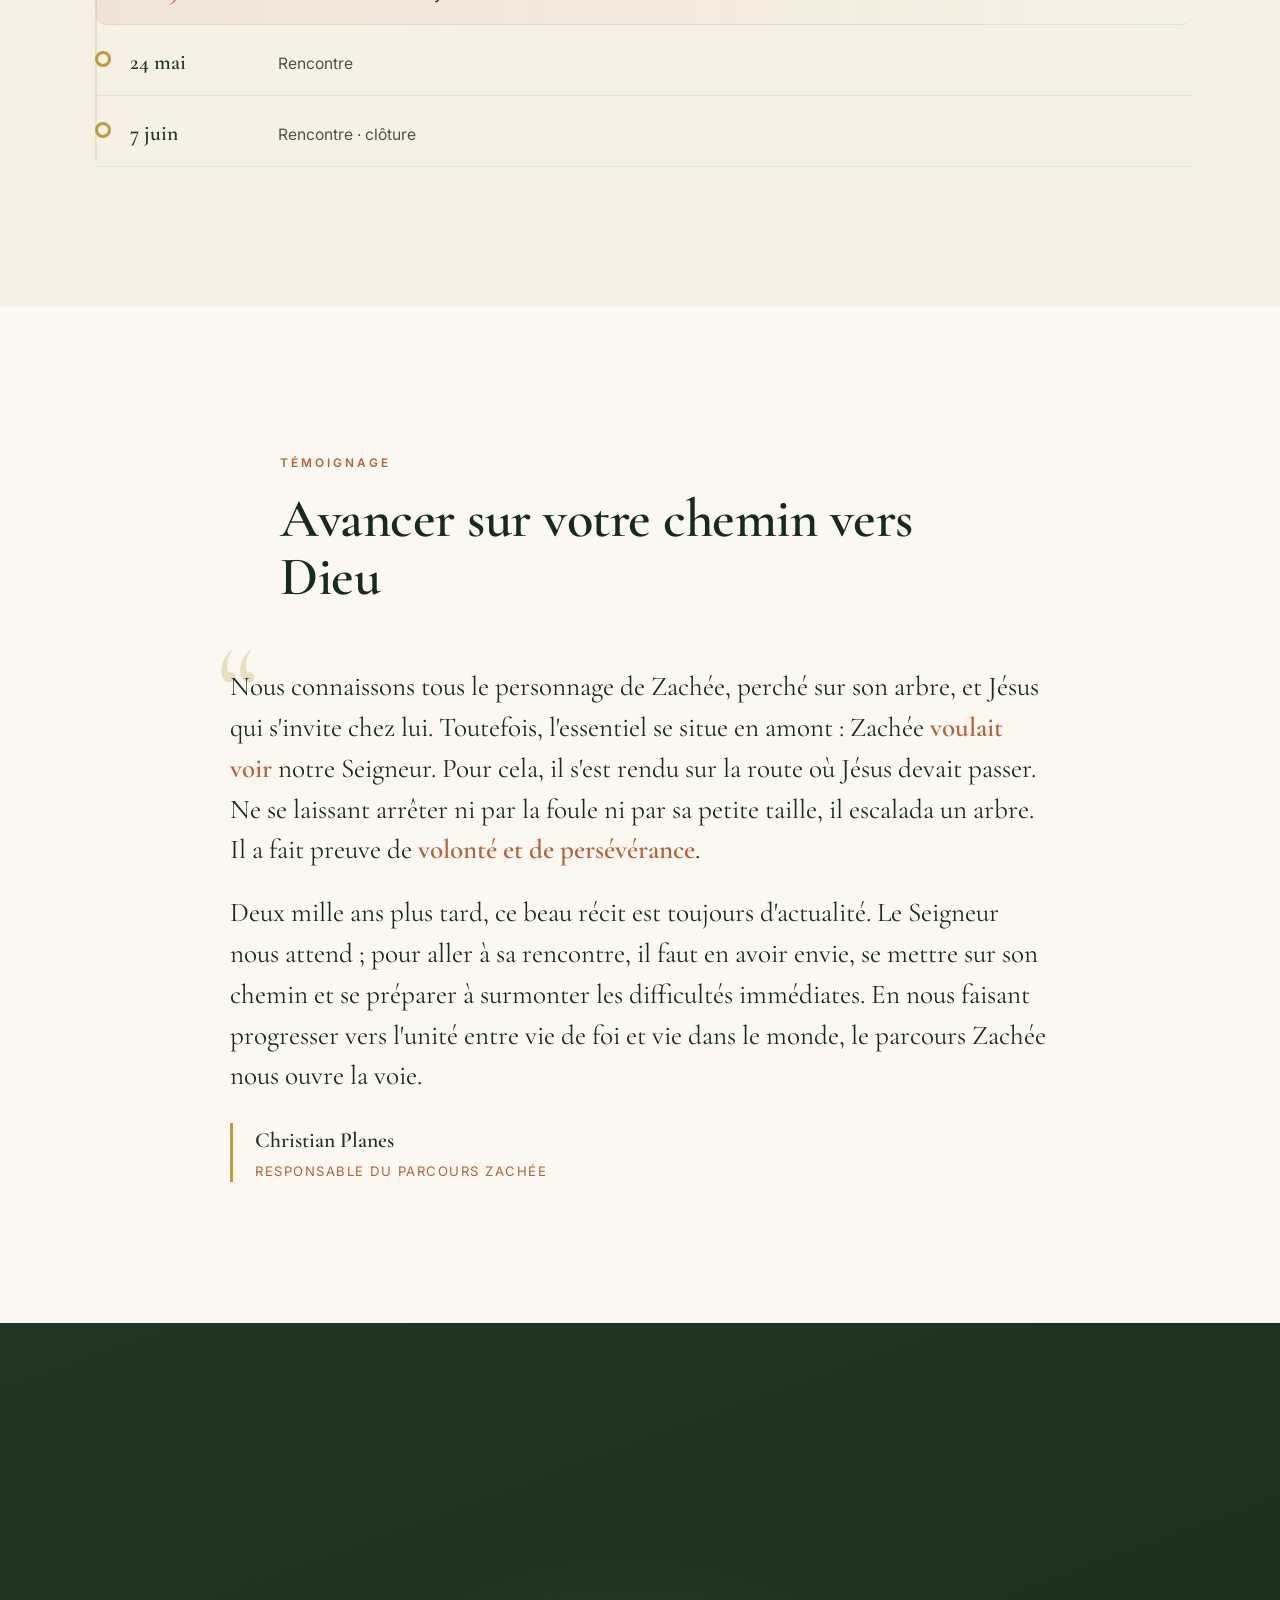
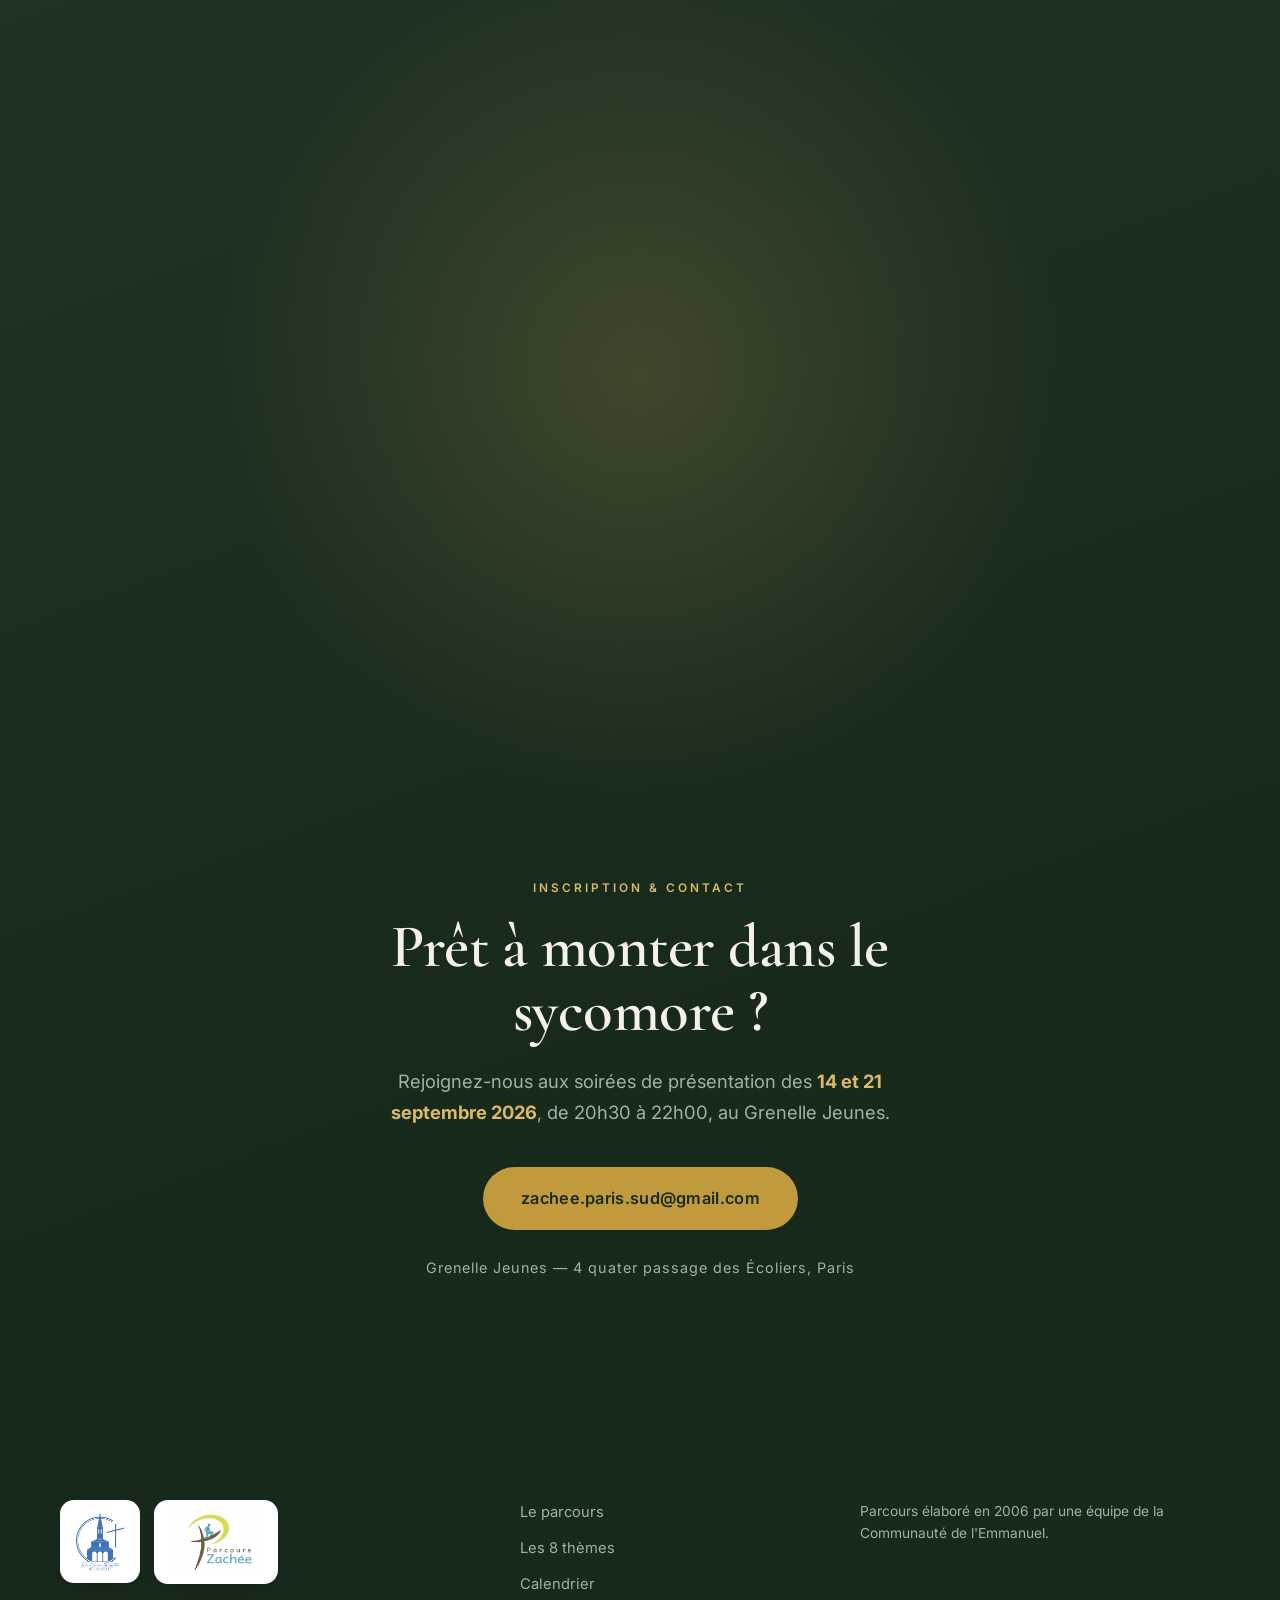
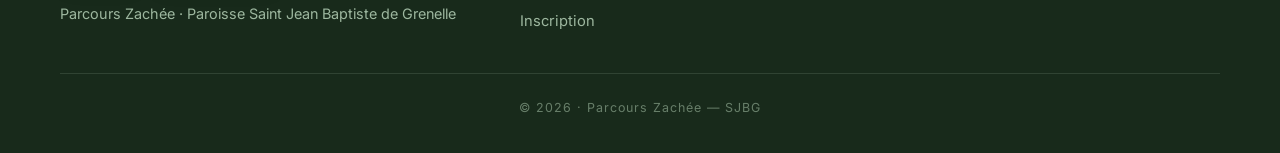
==== commit 8e6b6a0f: "Intègre les logos SJBG et Parcours Zachée - Logo officiel du Parcours Zachée mis en avant dans le he" ====
--- a/index.html
+++ b/index.html
@@ -27,11 +27,7 @@
     <div class="nav__inner">
       <a href="#accueil" class="nav__brand" aria-label="Parcours Zachée — accueil">
         <span class="nav__mark" aria-hidden="true">
-          <svg viewBox="0 0 24 24" width="22" height="22" fill="none" stroke="currentColor" stroke-width="1.4" stroke-linecap="round" stroke-linejoin="round">
-            <path d="M12 21V11" />
-            <path d="M12 11c0-3 2-4 2-6.5C14 3 13 2 12 2S10 3 10 4.5C10 7 12 8 12 11Z" />
-            <path d="M12 13c-.5-1.6-2-2.4-3.6-2.2M12 15c.6-1.6 2.2-2.3 3.8-1.9" />
-          </svg>
+          <img src="assets/logo-sjbg.png" alt="" width="30" height="30" loading="eager" />
         </span>
         <span class="nav__name">Zachée<em>SJBG</em></span>
       </a>
@@ -74,7 +70,10 @@
       </div>
 
       <div class="hero__content">
-        <p class="hero__eyebrow reveal">Paroisse Saint Jean Baptiste de Grenelle</p>
+        <div class="hero__logo reveal">
+          <img src="assets/logo-zachee.jpg" alt="Logo officiel du Parcours Zachée" width="220" height="146" />
+        </div>
+        <p class="hero__eyebrow reveal" style="--d:.05s">Paroisse Saint Jean Baptiste de Grenelle</p>
         <h1 class="hero__title">
           <span class="reveal" style="--d:.05s">Parcours</span>
           <span class="hero__title-em reveal" style="--d:.15s">Zachée</span>
@@ -346,7 +345,10 @@
   <footer class="footer">
     <div class="footer__inner">
       <div class="footer__brand">
-        <span class="nav__name">Zachée<em>SJBG</em></span>
+        <div class="footer__logos">
+          <span class="footer__logo"><img src="assets/logo-sjbg.png" alt="Logo Saint Jean Baptiste de Grenelle" width="52" height="63" /></span>
+          <span class="footer__logo"><img src="assets/logo-zachee.jpg" alt="Logo Parcours Zachée" width="96" height="64" /></span>
+        </div>
         <p>Parcours Zachée · Paroisse Saint Jean Baptiste de Grenelle</p>
       </div>
       <nav class="footer__nav" aria-label="Pied de page">
--- a/css/styles.css
+++ b/css/styles.css
@@ -87,14 +87,16 @@
 }
 .nav__brand { display: flex; align-items: center; gap: 11px; }
 .nav__mark {
-  width: 38px; height: 38px;
+  width: 40px; height: 40px;
   display: grid; place-items: center;
   border-radius: 50%;
-  color: var(--cream);
-  background: var(--green-700);
-  transition: transform .5s var(--ease), background .4s var(--ease);
-}
-.nav__brand:hover .nav__mark { transform: rotate(-8deg) scale(1.06); background: var(--green-600); }
+  overflow: hidden;
+  background: #fff;
+  box-shadow: 0 4px 14px -6px rgba(24,42,27,.4);
+  transition: transform .5s var(--ease);
+}
+.nav__mark img { width: 30px; height: 30px; object-fit: contain; }
+.nav__brand:hover .nav__mark { transform: rotate(-6deg) scale(1.06); }
 .nav__name {
   font-family: var(--serif);
   font-weight: 600;
@@ -245,6 +247,17 @@
   margin: 0 auto;
   width: 100%;
 }
+.hero__logo {
+  display: inline-block;
+  background: #fff;
+  padding: 18px 26px;
+  border-radius: var(--radius);
+  box-shadow: var(--shadow-soft);
+  margin-bottom: 26px;
+  transition: transform .5s var(--ease), box-shadow .5s var(--ease);
+}
+.hero__logo:hover { transform: translateY(-4px); box-shadow: var(--shadow); }
+.hero__logo img { width: 220px; height: auto; }
 .hero__eyebrow {
   font-size: .78rem;
   font-weight: 600;
@@ -656,6 +669,15 @@
   border-bottom: 1px solid rgba(157,183,159,.18);
 }
 .footer__brand .nav__name { color: var(--cream); }
+.footer__logos { display: flex; align-items: center; gap: 14px; margin-bottom: 18px; }
+.footer__logo {
+  display: grid; place-items: center;
+  background: #fff;
+  border-radius: 14px;
+  padding: 10px 14px;
+  box-shadow: 0 8px 24px -14px rgba(0,0,0,.6);
+}
+.footer__logo img { object-fit: contain; }
 .footer__brand p { margin-top: 12px; font-size: .9rem; }
 .footer__nav { display: flex; flex-direction: column; gap: 12px; }
 .footer__nav a { font-size: .92rem; transition: color .3s; }
